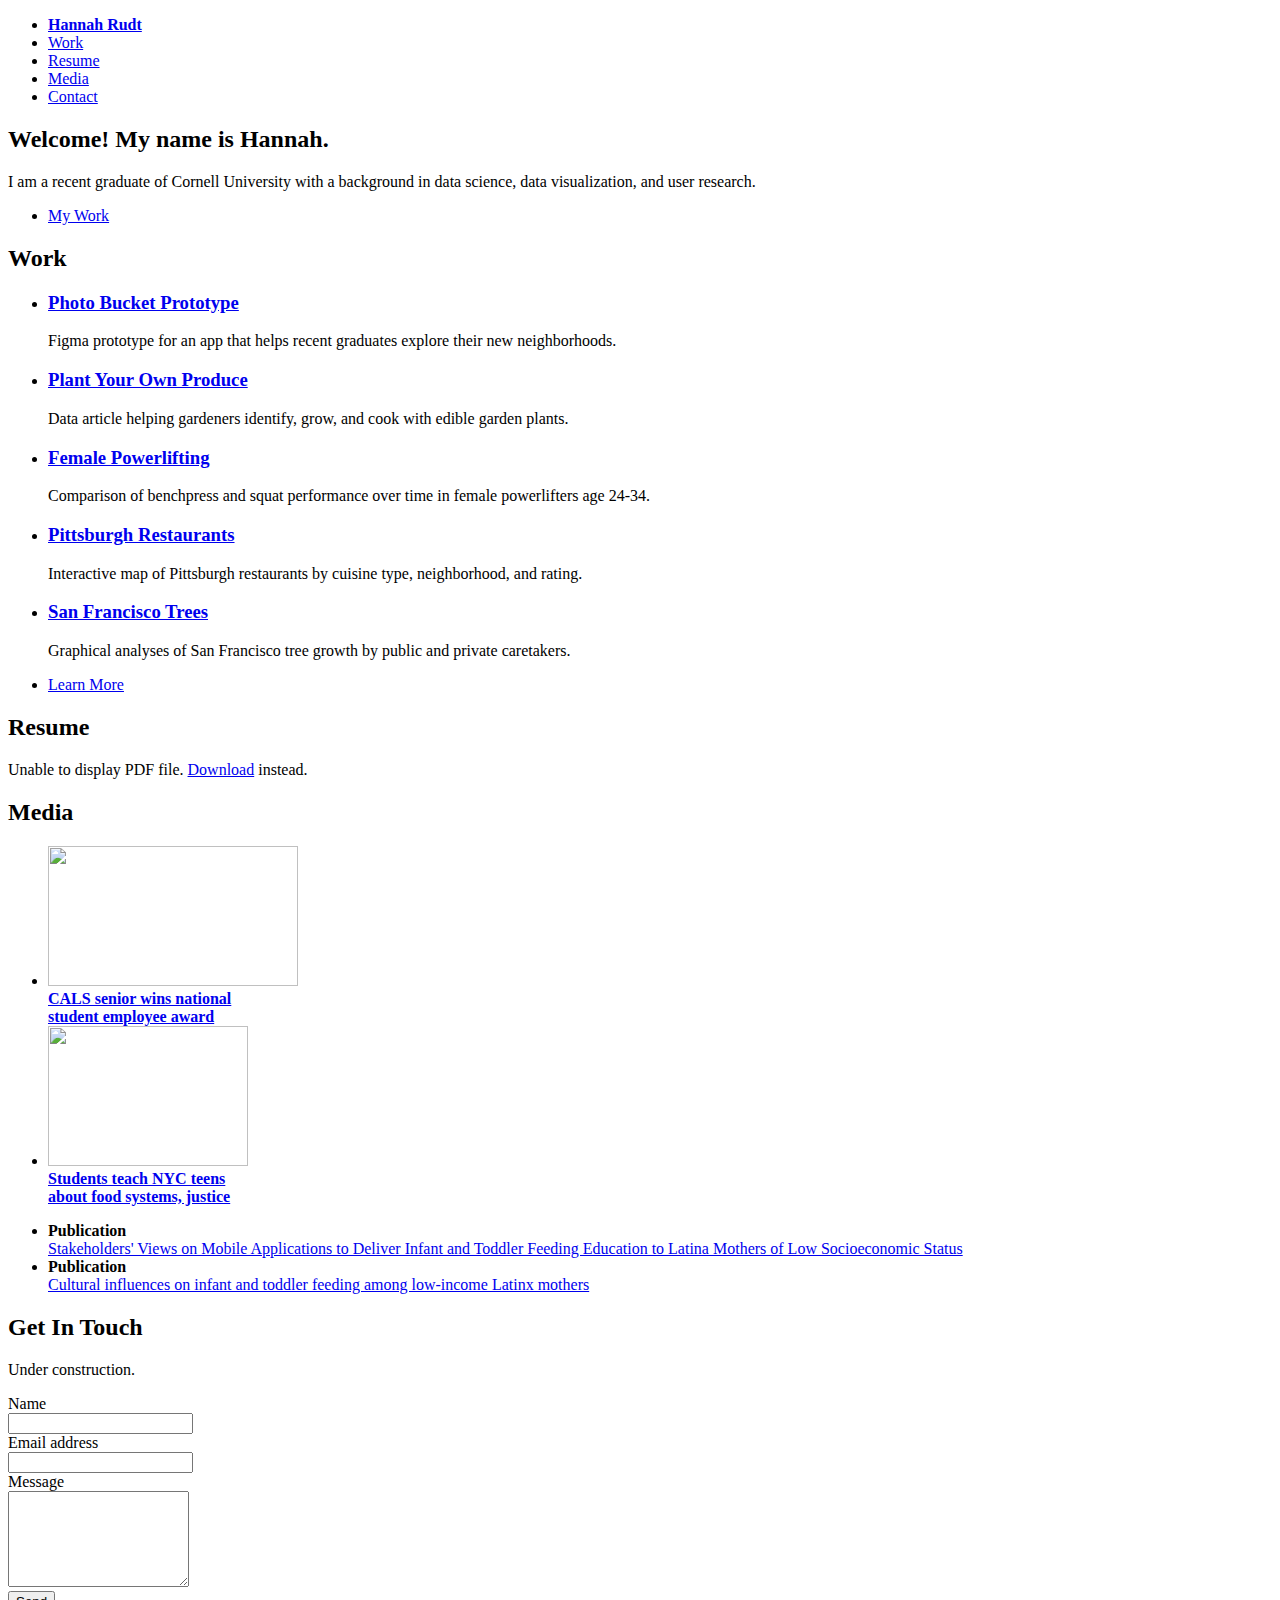
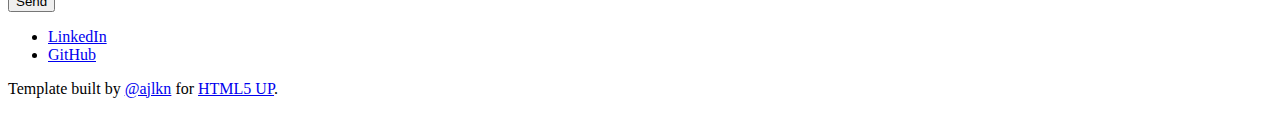
==== index.html @ 73e3d944 "test push index.html" ====
<!DOCTYPE HTML>
<!--
	Stellar by HTML5 UP
	html5up.net | @ajlkn
	Free for personal and commercial use under the CCA 3.0 license (html5up.net/license)
-->
<html>
	<head>
		<title>Hannah Rudt</title>
		<meta charset="utf-8" />
		<meta name="viewport" content="width=device-width, initial-scale=1, user-scalable=no" />
		<link rel="stylesheet" href="assets/css/main.css" />
		<noscript><link rel="stylesheet" href="assets/css/noscript.css" /></noscript>
		<form id="fcf-form-id" class="fcf-form-class" method="post" action="contact-form-process.php"></form>
	</head>
	<body class="is-preload">

		<!-- Wrapper -->
			<div id="wrapper">

				<!-- Header -->
					<!-- <header id="header" class="alt">
						<span class="logo"><img src="images/logo.svg" alt="" /></span>
						<h1>Stellar</h1>
						<p>Just another free, fully responsive site template<br />
						built by <a href="https://twitter.com/ajlkn">@ajlkn</a> for <a href="https://html5up.net">HTML5 UP</a>.</p>
					</header> -->

				<!-- Nav -->
					<nav id="nav">
						<!-- <p>Hannah Rudt</p> -->
						<ul>
							<!-- <li><b>Hannah Rudt</b></li> -->
							<li><a href="#intro" class="active"><b>Hannah Rudt</b></a></li>
							<li><a href="#first">Work</a></li>
							<li><a href="#second">Resume</a></li>
							<li><a href="#third">Media</a></li>
							<li><a href="#cta">Contact</a></li>
						</ul>
					</nav>

				<!-- Main -->
					<div id="main">

						<!-- Introduction -->
							<section id="intro" class="main">
								<div class="spotlight">
									<div class="content">
										<header class="major">
											<h2>Welcome! My name is Hannah.</h2>
										</header>
										<p>I am a recent graduate of Cornell University with a background in data science, data visualization, and user research.</p>
										<ul class="actions">
											<li><a href="#first" class="button">My Work</a></li>
										</ul>
									</div>
									<!-- <span class="image"><img src="images/01_headshot.jpg" alt="" /></span> -->
								</div>
							</section>

						<!-- First Section -->
							<section id="first" class="main special">
								<header class="major">
									<h2>Work</h2>
								</header>

								<ul class="features">
									<li>
										<a href="photobucket.html" class="icon solid major style1 fa-camera"></span> </a>
										<a href="photobucket.html"   class="icon solid style1 fa-external-link-alt" target="_blank"><h3>Photo Bucket Prototype</h3></a>
										<p>Figma prototype for an app that helps recent graduates explore their new neighborhoods.</p>
									</li>

									<li>
										<a href="plants.html" class="icon solid major style1 fa-carrot" target="_blank"></span> </a>
										<a href="plants.html" target="_blank"><h3>Plant Your Own Produce</h3></a>
										<p>Data article helping gardeners identify, grow, and cook with edible garden plants.</p>
									</li>

									<li>
										<a href="powerlifting.html" class="icon solid major style1 fa-dumbbell" target="_blank"></span> </a>
										<a href="powerlifting.html" target="_blank"><h3>Female Powerlifting</h3></a>
										<p>Comparison of benchpress and squat performance over time in female powerlifters age 24-34.</p>
									</li>
									
									<li>
										<a href="pittsburgh.html" class="icon solid major style1 fa-utensils" target="_blank"></span> </a>
										<a href="pittsburgh.html" target="_blank"><h3>Pittsburgh Restaurants</h3></a>
										<p>Interactive map of Pittsburgh restaurants by cuisine type, neighborhood, and rating.</p>
									</li>

									<li>
										<a href="trees.html" target="_blank" class="icon solid major style1 fa-tree"></a>
										<a href="trees.html" target="_blank"><h3>San Francisco Trees</h3></a>
										<p>Graphical analyses of San Francisco tree growth by public and private caretakers.</p>
									</li>
								</ul>

								
								
								<footer class="major">
									<ul class="actions special">
										<li><a href="generic.html" class="button">Learn More</a></li>
									</ul>
								</footer>
							</section>

						<!-- Second Section -->
							<section id="second" class="main special">
								<header class="major">
									<h2>Resume</h2>
									<object data="images/hannahrudt-resume.pdf" type="application/pdf" width="100%" height="500px">
										<p>Unable to display PDF file. <a href="/uploads/media/default/0001/01/540cb75550adf33f281f29132dddd14fded85bfc.pdf">Download</a> instead.</p>
									</object>
								</header>
								
								
								<!-- <ul class="statistics">
									<li class="style1">
										<span class="icon solid fa-code-branch"></span>
										<strong>5,120</strong> Etiam
									</li>
									<li class="style2">
										<span class="icon fa-folder-open"></span>
										<strong>8,192</strong> Magna
									</li>
									<li class="style3">
										<span class="icon solid fa-signal"></span>
										<strong>2,048</strong> Tempus
									</li>
									<li class="style4">
										<span class="icon solid fa-laptop"></span>
										<strong>4,096</strong> Aliquam
									</li>
									<li class="style5">
										<span class="icon fa-gem"></span>
										<strong>1,024</strong> Nullam
									</li>
								</ul>
								<p class="content">Nam elementum nisl et mi a commodo porttitor. Morbi sit amet nisl eu arcu faucibus hendrerit vel a risus. Nam a orci mi, elementum ac arcu sit amet, fermentum pellentesque et purus. Integer maximus varius lorem, sed convallis diam accumsan sed. Etiam porttitor placerat sapien, sed eleifend a enim pulvinar faucibus semper quis ut arcu. Ut non nisl a mollis est efficitur vestibulum. Integer eget purus nec nulla mattis et accumsan ut magna libero. Morbi auctor iaculis porttitor. Sed ut magna ac risus et hendrerit scelerisque. Praesent eleifend lacus in lectus aliquam porta. Cras eu ornare dui curabitur lacinia.</p>
								<footer class="major">
									<ul class="actions special">
										<li><a href="generic.html" class="button">Learn More</a></li>
									</ul>
								</footer> -->
							</section>

						<!-- Third Section -->
						<section id="third" class="main special">
							<header class="major">
								<h2>Media</h2>
								<!-- <p>Donec imperdiet consequat consequat. Suspendisse feugiat congue<br />
								posuere. Nulla massa urna, fermentum eget quam aliquet.</p> -->
							</header>
							<ul class="statistics">							
								<li class="style5">
									<!-- <span class="icon fa-folder-open"></span> -->
									<strong><a href="https://news.cornell.edu/stories/2023/05/cals-senior-wins-national-student-employee-award" target="_blank"><img src="images/nsey.jpg" height="140px" width="250px" class="image"> <br>CALS senior wins national <br>student employee award </a></strong> 
									
								</li>
								<li class="style5">
									<!-- <span class="icon solid fa-signal"></span> -->
									<strong><a href="https://news.cornell.edu/stories/2021/10/students-teach-nyc-teens-about-food-systems-justice" target="_blank"><img src="images/bgch3.jpg" height="140px" width="200px" class="image"> <br>Students teach NYC teens<br> about food systems, justice</a></strong> 
								</li>
							</ul>
							<ul class="statistics">
								<li class="style5">
									<!-- <span class="icon solid fa-laptop"></span> -->
									<strong>Publication</strong><br><a href="https://pubmed.ncbi.nlm.nih.gov/34444738/" target="_blank">Stakeholders' Views on Mobile Applications to Deliver Infant and Toddler Feeding Education to Latina Mothers of Low Socioeconomic Status</a>
								</li>
								<li class="style5">
									<!-- <span class="icon fa-gem"></span> -->
									<strong>Publication</strong><br><a href="https://onlinelibrary.wiley.com/doi/full/10.1111/mcn.13342" target="_blank">Cultural influences on infant and toddler feeding among low-income Latinx mothers</a>
								</li>
							</ul>
							
							<footer class="major">
								<!-- <ul class="actions special">
									<li><a href="generic.html" class="button">Learn More</a></li>
								</ul> -->
							</footer>
						</section>

						<!-- Get Started -->
							<section id="cta" class="main special">
								<header class="major">
									<h2>Get In Touch</h2>
									<p>Under construction.</p>
									
									<form id="fcf-form-id" class="fcf-form-class" method="post" action="contact-form-process.php">
										<label for="Name" class="fcf-label">Name</label>
										<div class="fcf-input-group">
											<input type="text" id="Name" name="Name" class="fcf-form-control" required>
										</div>
									<div class="fcf-form-group">
										<label for="Email" class="fcf-label">Email address</label>
										<div class="fcf-input-group">
											<input type="email" id="Email" name="Email" class="fcf-form-control" required>
										</div>
									<div class="fcf-form-group">
										<label for="Message" class="fcf-label">Message</label>
										<div class="fcf-input-group">
											<textarea id="Message" name="Message" class="fcf-form-control" rows="6" maxlength="3000" required></textarea>
										</div>
									</div>
									<div class="fcf-form-group">
										<button type="submit" id="fcf-button" class="fcf-btn fcf-btn-primary fcf-btn-lg fcf-btn-block button primary">Send</button>
									</div>
							</section>
					</div>

				<!-- Footer -->
					<footer id="footer">
						<section>
							<!-- <h2>Find me here.</h2> -->
							<!-- <p>Sed lorem ipsum dolor sit amet et nullam consequat feugiat consequat magna adipiscing tempus etiam dolore veroeros. eget dapibus mauris. Cras aliquet, nisl ut viverra sollicitudin, ligula erat egestas velit, vitae tincidunt odio.</p>
							<ul class="actions">
								<li><a href="generic.html" class="button">Learn More</a></li>
							</ul> -->
							<ul class="icons">
								<li><a href="https://www.linkedin.com/in/hannahrudt/" target="_blank" class="icon brands fa-linkedin alt"><span class="label">LinkedIn</span></a></li>
								<!-- <li><a href="#" class="icon brands fa-instagram alt"><span class="label">Instagram</span></a></li> -->
								<li><a href="https://github.com/hannah-rudt" target="_blank" class="icon brands fa-github alt"><span class="label">GitHub</span></a></li>
							</ul>
							
						</section>
						<!-- <section>
							<h2>Etiam feugiat</h2>
							<dl class="alt">
								<dt>Address</dt>
								<dd>1234 Somewhere Road &bull; Nashville, TN 00000 &bull; USA</dd>
								<dt>Phone</dt>
								<dd>(000) 000-0000 x 0000</dd>
								<dt>Email</dt>
								<dd><a href="#">information@untitled.tld</a></dd>
							</dl>
							<ul class="icons">
								<li><a href="#" class="icon brands fa-twitter alt"><span class="label">Twitter</span></a></li>
								<li><a href="#" class="icon brands fa-facebook-f alt"><span class="label">Facebook</span></a></li>
								<li><a href="#" class="icon brands fa-instagram alt"><span class="label">Instagram</span></a></li>
								<li><a href="#" class="icon brands fa-github alt"><span class="label">GitHub</span></a></li>
								<li><a href="#" class="icon brands fa-dribbble alt"><span class="label">Dribbble</span></a></li>
							</ul>
						</section> -->
						<!-- <p class="copyright">&copy; Untitled. Design: <a href="https://html5up.net">HTML5 UP</a>.</p> -->
						<!-- <p class="copyright"><a href="https://www.linkedin.com/in/hannahrudt/" target="_blank">LinkedIn</a></p> -->
						<p class="copyright">Template built by <a href="https://twitter.com/ajlkn" target="_blank">@ajlkn</a> for <a href="https://html5up.net" target="_blank">HTML5 UP</a></a>.</p>
					</footer>

			</div>

		<!-- Scripts -->
			<script src="assets/js/jquery.min.js"></script>
			<script src="assets/js/jquery.scrollex.min.js"></script>
			<script src="assets/js/jquery.scrolly.min.js"></script>
			<script src="assets/js/browser.min.js"></script>
			<script src="assets/js/breakpoints.min.js"></script>
			<script src="assets/js/util.js"></script>
			<script src="assets/js/main.js"></script>

	</body>
</html>
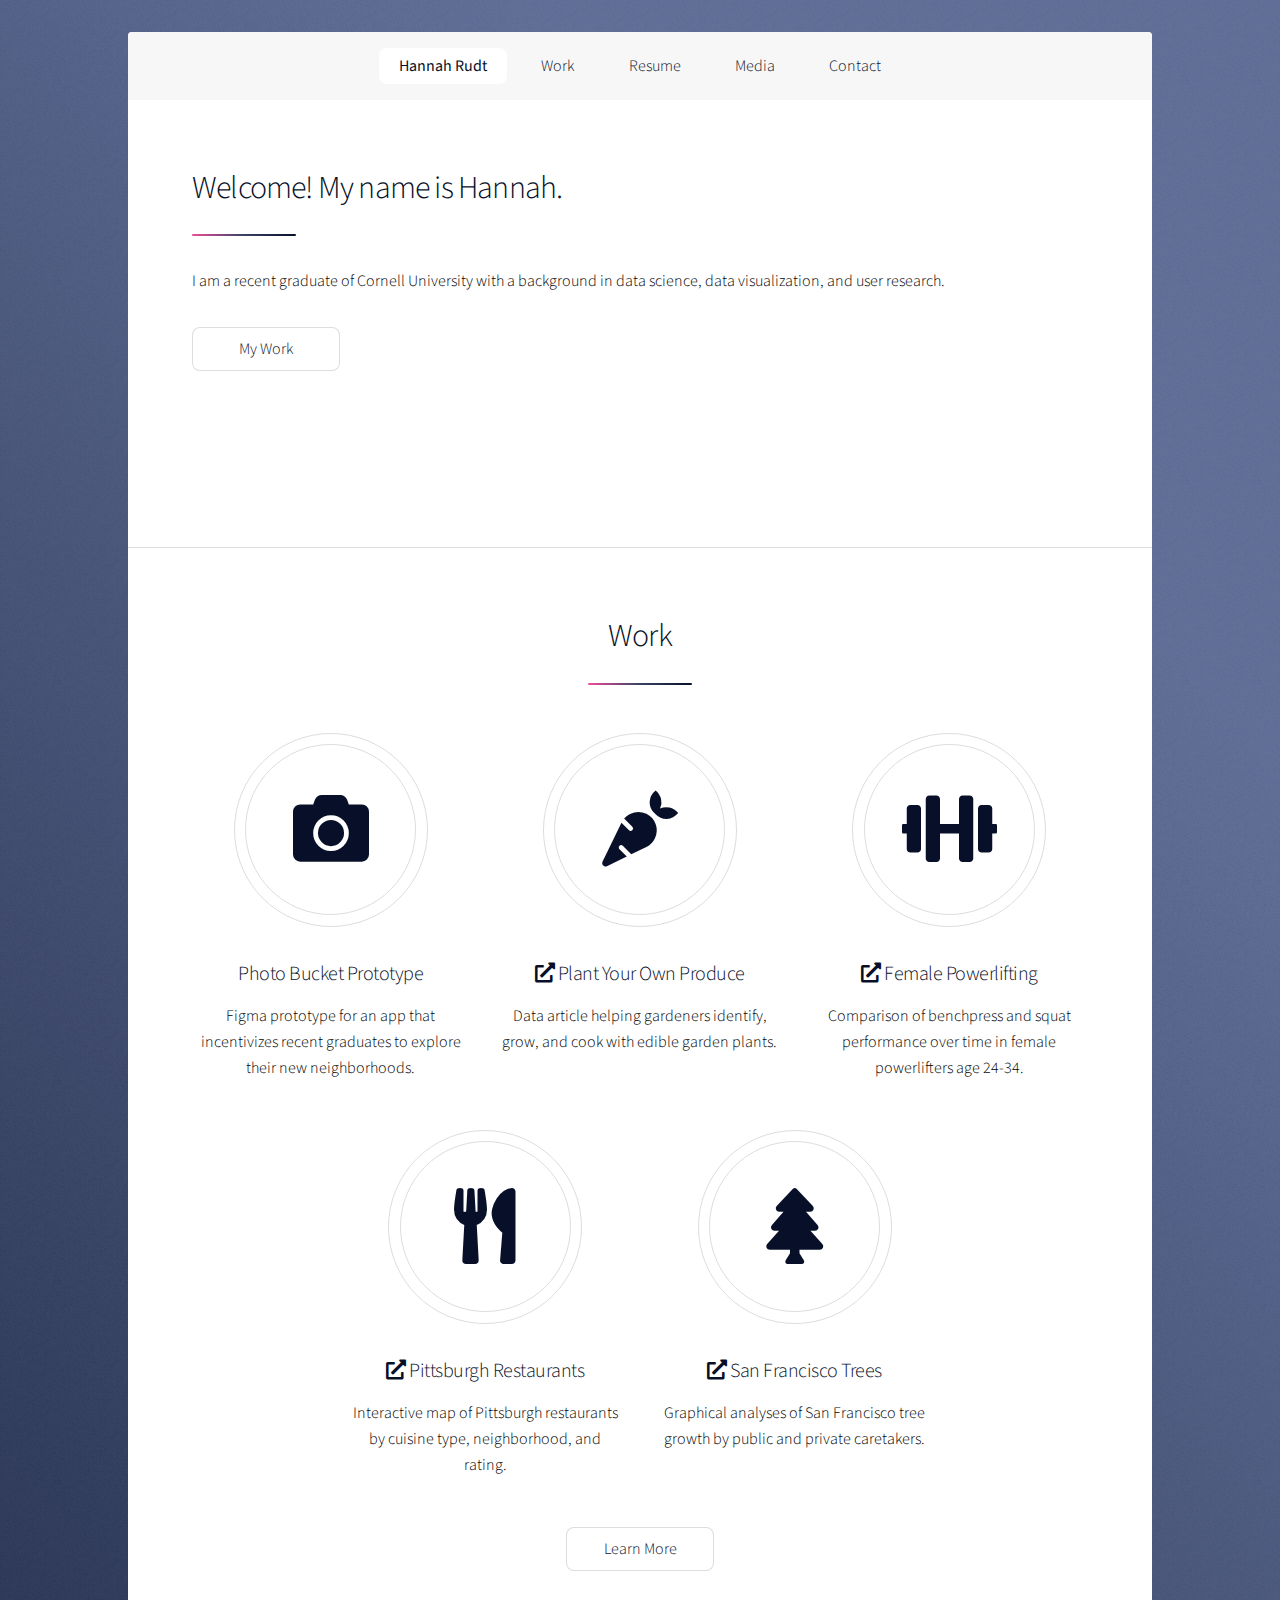
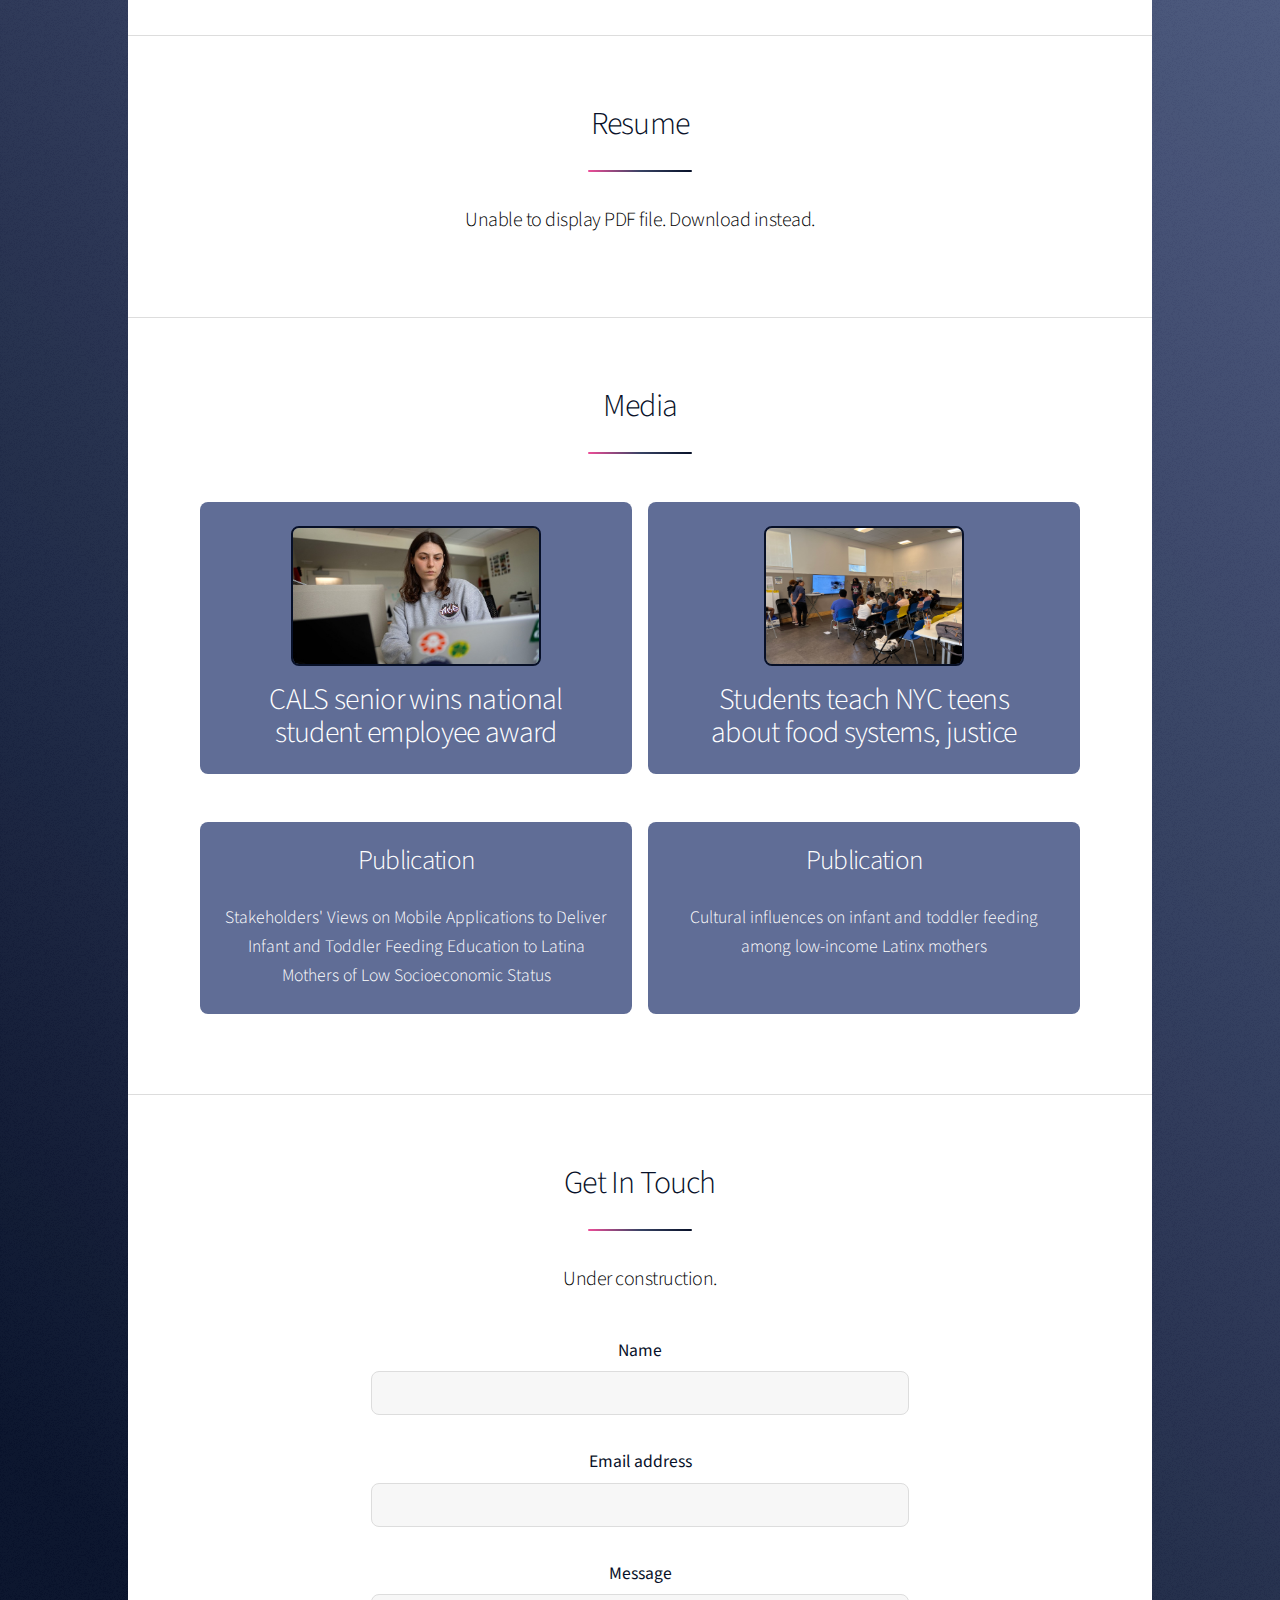
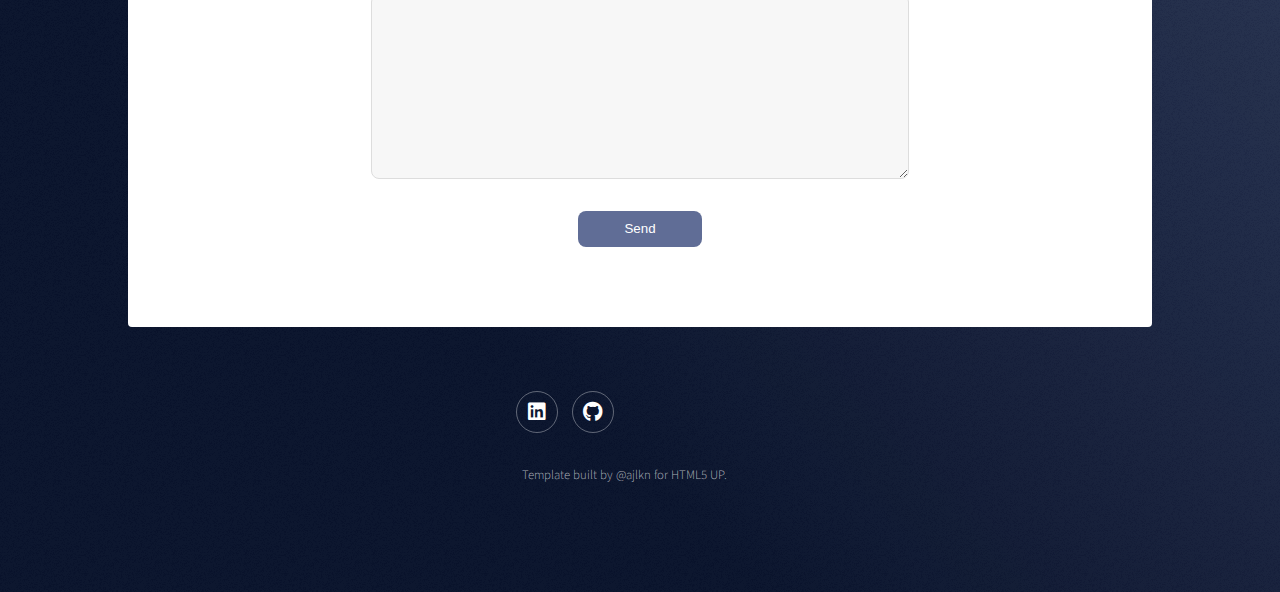
==== commit 4fa8f026: "photobucket and link icons" ====
--- a/index.html
+++ b/index.html
@@ -66,32 +66,33 @@
 
 								<ul class="features">
 									<li>
-										<a href="photobucket.html" class="icon solid major style1 fa-camera"></span> </a>
-										<a href="photobucket.html"   class="icon solid style1 fa-external-link-alt" target="_blank"><h3>Photo Bucket Prototype</h3></a>
-										<p>Figma prototype for an app that helps recent graduates explore their new neighborhoods.</p>
-									</li>
-
-									<li>
-										<a href="plants.html" class="icon solid major style1 fa-carrot" target="_blank"></span> </a>
-										<a href="plants.html" target="_blank"><h3>Plant Your Own Produce</h3></a>
+										<a href="photobucket.html" class="icon solid major style1 fa-camera"></span> </a> <br>
+										<!-- <a href="photobucket.html" target="_blank" class="icon solid style1 fa-external-link-alt"><h3>Photo Bucket Prototype</h3></a> -->
+										<h3><a href="photobucket.html"> Photo Bucket Prototype</a></h3>
+										<p>Figma prototype for an app that incentivizes recent graduates to explore their new neighborhoods.</p>
+									</li>
+
+									<li>
+										<a href="plants.html" class="icon solid major style1 fa-carrot" target="_blank"> </span> </a> <br>
+										<h3><a href="plants.html" target="_blank" class="icon solid style1 fa-external-link-alt"> Plant Your Own Produce</a></h3>
 										<p>Data article helping gardeners identify, grow, and cook with edible garden plants.</p>
 									</li>
 
 									<li>
-										<a href="powerlifting.html" class="icon solid major style1 fa-dumbbell" target="_blank"></span> </a>
-										<a href="powerlifting.html" target="_blank"><h3>Female Powerlifting</h3></a>
+										<a href="powerlifting.html" class="icon solid major style1 fa-dumbbell" target="_blank"></span> </a> <br>
+										<h3><a href="powerlifting.html" target="_blank" class="icon solid style1 fa-external-link-alt"> Female Powerlifting</a></h3>
 										<p>Comparison of benchpress and squat performance over time in female powerlifters age 24-34.</p>
 									</li>
 									
 									<li>
-										<a href="pittsburgh.html" class="icon solid major style1 fa-utensils" target="_blank"></span> </a>
-										<a href="pittsburgh.html" target="_blank"><h3>Pittsburgh Restaurants</h3></a>
+										<a href="pittsburgh.html" class="icon solid major style1 fa-utensils" target="_blank"></span> </a> <br>
+										<h3><a href="pittsburgh.html" target="_blank" class="icon solid style1 fa-external-link-alt"> Pittsburgh Restaurants</a></h3>
 										<p>Interactive map of Pittsburgh restaurants by cuisine type, neighborhood, and rating.</p>
 									</li>
 
 									<li>
-										<a href="trees.html" target="_blank" class="icon solid major style1 fa-tree"></a>
-										<a href="trees.html" target="_blank"><h3>San Francisco Trees</h3></a>
+										<a href="trees.html" target="_blank" class="icon solid major style1 fa-tree"></a> <br>
+										<h3><a href="trees.html" target="_blank" class="icon solid style1 fa-external-link-alt"> San Francisco Trees</a></h3>
 										<p>Graphical analyses of San Francisco tree growth by public and private caretakers.</p>
 									</li>
 								</ul>
--- a/assets/css/main.css
+++ b/assets/css/main.css
@@ -0,0 +1,3840 @@
+@import url(fontawesome-all.min.css);
+@import 'https://fonts.googleapis.com/css?family=Source+Sans+Pro:300,400';
+
+/*
+	Stellar by HTML5 UP
+	html5up.net | @ajlkn
+	Free for personal and commercial use under the CCA 3.0 license (html5up.net/license)
+*/
+
+html, body, div, span, applet, object,
+iframe, h1, h2, h3, h4, h5, h6, p, blockquote,
+pre, a, abbr, acronym, address, big, cite,
+code, del, dfn, em, img, ins, kbd, q, s, samp,
+small, strike, strong, sub, sup, tt, var, b,
+u, i, center, dl, dt, dd, ol, ul, li, fieldset,
+form, label, legend, table, caption, tbody,
+tfoot, thead, tr, th, td, article, aside,
+canvas, details, embed, figure, figcaption,
+footer, header, hgroup, menu, nav, output, ruby,
+section, summary, time, mark, audio, video {
+	margin: 0;
+	padding: 0;
+	border: 0;
+	font-size: 100%;
+	font: inherit;
+	vertical-align: baseline;}
+
+article, aside, details, figcaption, figure,
+footer, header, hgroup, menu, nav, section {
+	display: block;}
+
+body {
+	line-height: 1;
+}
+
+ol, ul {
+	list-style: none;
+}
+
+blockquote, q {
+	quotes: none;
+}
+
+	blockquote:before, blockquote:after, q:before, q:after {
+		content: '';
+		content: none;
+	}
+
+table {
+	border-collapse: collapse;
+	border-spacing: 0;
+}
+
+body {
+	-webkit-text-size-adjust: none;
+}
+
+mark {
+	background-color: transparent;
+	color: inherit;
+}
+
+input::-moz-focus-inner {
+	border: 0;
+	padding: 0;
+}
+
+input, select, textarea {
+	-moz-appearance: none;
+	-webkit-appearance: none;
+	-ms-appearance: none;
+	appearance: none;
+}
+
+/* Basic */
+
+	@-ms-viewport {
+		width: device-width;
+	}
+
+	body {
+		-ms-overflow-style: scrollbar;
+	}
+
+	@media screen and (max-width: 480px) {
+
+		html, body {
+			min-width: 320px;
+		}
+
+	}
+
+	html {
+		box-sizing: border-box;
+		scroll-behavior: smooth;
+	}
+
+	*, *:before, *:after {
+		box-sizing: inherit;
+	}
+
+	body {
+		background-color: #606d96;
+		background-image: url("images/overlay.png"), -moz-linear-gradient(45deg, #071028 15%, #606d96 85%);
+		background-image: url("images/overlay.png"), -webkit-linear-gradient(45deg, #071028 15%, #606d96 85%);
+		background-image: url("images/overlay.png"), -ms-linear-gradient(45deg, #071028 15%, #606d96 85%);
+		background-image: url("images/overlay.png"), linear-gradient(45deg, #071028 15%, #606d96 85%);
+	}
+
+		body.is-preload *, body.is-preload *:before, body.is-preload *:after {
+			-moz-animation: none !important;
+			-webkit-animation: none !important;
+			-ms-animation: none !important;
+			animation: none !important;
+			-moz-transition: none !important;
+			-webkit-transition: none !important;
+			-ms-transition: none !important;
+			transition: none !important;
+		}
+
+/* Type */
+
+	body {
+		/* background-color: #935d8c; */
+		background-color: #606d96;
+		color: rgba(255, 255, 255, 0.65);
+	}
+
+	body, input, select, textarea {
+		font-family: "Source Sans Pro", Helvetica, sans-serif;
+		font-size: 17pt;
+		font-weight: 300;
+		line-height: 1.65;
+	}
+
+		@media screen and (max-width: 1680px) {
+
+			body, input, select, textarea {
+				font-size: 14pt;
+			}
+
+		}
+
+		@media screen and (max-width: 1280px) {
+
+			body, input, select, textarea {
+				font-size: 12pt;
+			}
+
+		}
+
+		@media screen and (max-width: 360px) {
+
+			body, input, select, textarea {
+				font-size: 11pt;
+			}
+
+		}
+
+	a {
+		-moz-transition: color 0.2s ease, border-bottom 0.2s ease;
+		-webkit-transition: color 0.2s ease, border-bottom 0.2s ease;
+		-ms-transition: color 0.2s ease, border-bottom 0.2s ease;
+		transition: color 0.2s ease, border-bottom 0.2s ease;
+		text-decoration: none;
+		/* border-bottom: dotted 1px; */
+		color: inherit;
+	}
+
+		a:hover {
+			border-bottom-color: transparent;
+			font-weight: 400;
+		}
+
+	strong, b {
+		font-weight: 400;
+	}
+
+	em, i {
+		font-style: italic;
+	}
+
+	p {
+		margin: 0 0 2em 0;
+	}
+
+		p.content {
+			-moz-columns: 20em 2;
+			-webkit-columns: 20em 2;
+			-ms-columns: 20em 2;
+			columns: 20em 2;
+			-moz-column-gap: 2em;
+			-webkit-column-gap: 2em;
+			-ms-column-gap: 2em;
+			column-gap: 2em;
+			text-align: justify;
+		}
+
+	h1, h2, h3, h4, h5, h6 {
+		font-weight: 300;
+		line-height: 1.5;
+		margin: 0 0 0.7em 0;
+		letter-spacing: -0.025em;
+	}
+
+		h1 a, h2 a, h3 a, h4 a, h5 a, h6 a {
+			color: inherit;
+			text-decoration: none;
+		}
+
+	h1 {
+		font-size: 2.5em;
+		line-height: 1.2;
+	}
+
+	h2 {
+		font-size: 1.5em;
+	}
+
+	h3 {
+		font-size: 1.25em;
+	}
+
+	h4 {
+		font-size: 1.1em;
+	}
+
+	h5 {
+		font-size: 0.9em;
+	}
+
+	h6 {
+		font-size: 0.7em;
+	}
+
+	@media screen and (max-width: 736px) {
+
+		h1 {
+			font-size: 2em;
+		}
+
+	}
+
+	sub {
+		font-size: 0.8em;
+		position: relative;
+		top: 0.5em;
+	}
+
+	sup {
+		font-size: 0.8em;
+		position: relative;
+		top: -0.5em;
+	}
+
+	blockquote {
+		border-left: solid 4px;
+		font-style: italic;
+		margin: 0 0 2em 0;
+		padding: 0.5em 0 0.5em 2em;
+	}
+
+	code {
+		border-radius: 8px;
+		border: solid 1px;
+		font-family: "Courier New", monospace;
+		font-size: 0.9em;
+		margin: 0 0.25em;
+		padding: 0.25em 0.65em;
+	}
+
+	pre {
+		-webkit-overflow-scrolling: touch;
+		font-family: "Courier New", monospace;
+		font-size: 0.9em;
+		margin: 0 0 2em 0;
+	}
+
+		pre code {
+			display: block;
+			line-height: 1.75;
+			padding: 1em 1.5em;
+			overflow-x: auto;
+		}
+
+	hr {
+		border: 0;
+		border-bottom: solid 1px;
+		margin: 2em 0;
+	}
+
+		hr.major {
+			margin: 3em 0;
+		}
+
+	.align-left {
+		text-align: left;
+	}
+
+	.align-center {
+		text-align: center;
+	}
+
+	.align-right {
+		text-align: right;
+	}
+
+	input, select, textarea {
+		color: #ffffff;
+	}
+
+	a:hover {
+		color: #ffffff;
+	}
+
+	strong, b {
+		color: #ffffff;
+	}
+
+	h1, h2, h3, h4, h5, h6 {
+		color: #ffffff;
+	}
+
+	blockquote {
+		border-left-color: rgba(255, 255, 255, 0.35);
+	}
+
+	code {
+		background: rgba(255, 255, 255, 0.075);
+		border-color: rgba(255, 255, 255, 0.35);
+	}
+
+	hr {
+		border-bottom-color: rgba(255, 255, 255, 0.35);
+	}
+
+/* Row */
+
+	.row {
+		display: flex;
+		flex-wrap: wrap;
+		box-sizing: border-box;
+		align-items: stretch;
+	}
+
+		.row > * {
+			box-sizing: border-box;
+		}
+
+		.row.gtr-uniform > * > :last-child {
+			margin-bottom: 0;
+		}
+
+		.row.aln-left {
+			justify-content: flex-start;
+		}
+
+		.row.aln-center {
+			justify-content: center;
+		}
+
+		.row.aln-right {
+			justify-content: flex-end;
+		}
+
+		.row.aln-top {
+			align-items: flex-start;
+		}
+
+		.row.aln-middle {
+			align-items: center;
+		}
+
+		.row.aln-bottom {
+			align-items: flex-end;
+		}
+
+		.row > .imp {
+			order: -1;
+		}
+
+		.row > .col-1 {
+			width: 8.33333%;
+		}
+
+		.row > .off-1 {
+			margin-left: 8.33333%;
+		}
+
+		.row > .col-2 {
+			width: 16.66667%;
+		}
+
+		.row > .off-2 {
+			margin-left: 16.66667%;
+		}
+
+		.row > .col-3 {
+			width: 25%;
+		}
+
+		.row > .off-3 {
+			margin-left: 25%;
+		}
+
+		.row > .col-4 {
+			width: 33.33333%;
+		}
+
+		.row > .off-4 {
+			margin-left: 33.33333%;
+		}
+
+		.row > .col-5 {
+			width: 41.66667%;
+		}
+
+		.row > .off-5 {
+			margin-left: 41.66667%;
+		}
+
+		.row > .col-6 {
+			width: 50%;
+		}
+
+		.row > .off-6 {
+			margin-left: 50%;
+		}
+
+		.row > .col-7 {
+			width: 58.33333%;
+		}
+
+		.row > .off-7 {
+			margin-left: 58.33333%;
+		}
+
+		.row > .col-8 {
+			width: 66.66667%;
+		}
+
+		.row > .off-8 {
+			margin-left: 66.66667%;
+		}
+
+		.row > .col-9 {
+			width: 75%;
+		}
+
+		.row > .off-9 {
+			margin-left: 75%;
+		}
+
+		.row > .col-10 {
+			width: 83.33333%;
+		}
+
+		.row > .off-10 {
+			margin-left: 83.33333%;
+		}
+
+		.row > .col-11 {
+			width: 91.66667%;
+		}
+
+		.row > .off-11 {
+			margin-left: 91.66667%;
+		}
+
+		.row > .col-12 {
+			width: 100%;
+		}
+
+		.row > .off-12 {
+			margin-left: 100%;
+		}
+
+		.row.gtr-0 {
+			margin-top: 0;
+			margin-left: 0em;
+		}
+
+			.row.gtr-0 > * {
+				padding: 0 0 0 0em;
+			}
+
+			.row.gtr-0.gtr-uniform {
+				margin-top: 0em;
+			}
+
+				.row.gtr-0.gtr-uniform > * {
+					padding-top: 0em;
+				}
+
+		.row.gtr-25 {
+			margin-top: 0;
+			margin-left: -0.375em;
+		}
+
+			.row.gtr-25 > * {
+				padding: 0 0 0 0.375em;
+			}
+
+			.row.gtr-25.gtr-uniform {
+				margin-top: -0.375em;
+			}
+
+				.row.gtr-25.gtr-uniform > * {
+					padding-top: 0.375em;
+				}
+
+		.row.gtr-50 {
+			margin-top: 0;
+			margin-left: -0.75em;
+		}
+
+			.row.gtr-50 > * {
+				padding: 0 0 0 0.75em;
+			}
+
+			.row.gtr-50.gtr-uniform {
+				margin-top: -0.75em;
+			}
+
+				.row.gtr-50.gtr-uniform > * {
+					padding-top: 0.75em;
+				}
+
+		.row {
+			margin-top: 0;
+			margin-left: -1.5em;
+		}
+
+			.row > * {
+				padding: 0 0 0 1.5em;
+			}
+
+			.row.gtr-uniform {
+				margin-top: -1.5em;
+			}
+
+				.row.gtr-uniform > * {
+					padding-top: 1.5em;
+				}
+
+		.row.gtr-150 {
+			margin-top: 0;
+			margin-left: -2.25em;
+		}
+
+			.row.gtr-150 > * {
+				padding: 0 0 0 2.25em;
+			}
+
+			.row.gtr-150.gtr-uniform {
+				margin-top: -2.25em;
+			}
+
+				.row.gtr-150.gtr-uniform > * {
+					padding-top: 2.25em;
+				}
+
+		.row.gtr-200 {
+			margin-top: 0;
+			margin-left: -3em;
+		}
+
+			.row.gtr-200 > * {
+				padding: 0 0 0 3em;
+			}
+
+			.row.gtr-200.gtr-uniform {
+				margin-top: -3em;
+			}
+
+				.row.gtr-200.gtr-uniform > * {
+					padding-top: 3em;
+				}
+
+		@media screen and (max-width: 1680px) {
+
+			.row {
+				display: flex;
+				flex-wrap: wrap;
+				box-sizing: border-box;
+				align-items: stretch;
+			}
+
+				.row > * {
+					box-sizing: border-box;
+				}
+
+				.row.gtr-uniform > * > :last-child {
+					margin-bottom: 0;
+				}
+
+				.row.aln-left {
+					justify-content: flex-start;
+				}
+
+				.row.aln-center {
+					justify-content: center;
+				}
+
+				.row.aln-right {
+					justify-content: flex-end;
+				}
+
+				.row.aln-top {
+					align-items: flex-start;
+				}
+
+				.row.aln-middle {
+					align-items: center;
+				}
+
+				.row.aln-bottom {
+					align-items: flex-end;
+				}
+
+				.row > .imp-xlarge {
+					order: -1;
+				}
+
+				.row > .col-1-xlarge {
+					width: 8.33333%;
+				}
+
+				.row > .off-1-xlarge {
+					margin-left: 8.33333%;
+				}
+
+				.row > .col-2-xlarge {
+					width: 16.66667%;
+				}
+
+				.row > .off-2-xlarge {
+					margin-left: 16.66667%;
+				}
+
+				.row > .col-3-xlarge {
+					width: 25%;
+				}
+
+				.row > .off-3-xlarge {
+					margin-left: 25%;
+				}
+
+				.row > .col-4-xlarge {
+					width: 33.33333%;
+				}
+
+				.row > .off-4-xlarge {
+					margin-left: 33.33333%;
+				}
+
+				.row > .col-5-xlarge {
+					width: 41.66667%;
+				}
+
+				.row > .off-5-xlarge {
+					margin-left: 41.66667%;
+				}
+
+				.row > .col-6-xlarge {
+					width: 50%;
+				}
+
+				.row > .off-6-xlarge {
+					margin-left: 50%;
+				}
+
+				.row > .col-7-xlarge {
+					width: 58.33333%;
+				}
+
+				.row > .off-7-xlarge {
+					margin-left: 58.33333%;
+				}
+
+				.row > .col-8-xlarge {
+					width: 66.66667%;
+				}
+
+				.row > .off-8-xlarge {
+					margin-left: 66.66667%;
+				}
+
+				.row > .col-9-xlarge {
+					width: 75%;
+				}
+
+				.row > .off-9-xlarge {
+					margin-left: 75%;
+				}
+
+				.row > .col-10-xlarge {
+					width: 83.33333%;
+				}
+
+				.row > .off-10-xlarge {
+					margin-left: 83.33333%;
+				}
+
+				.row > .col-11-xlarge {
+					width: 91.66667%;
+				}
+
+				.row > .off-11-xlarge {
+					margin-left: 91.66667%;
+				}
+
+				.row > .col-12-xlarge {
+					width: 100%;
+				}
+
+				.row > .off-12-xlarge {
+					margin-left: 100%;
+				}
+
+				.row.gtr-0 {
+					margin-top: 0;
+					margin-left: 0em;
+				}
+
+					.row.gtr-0 > * {
+						padding: 0 0 0 0em;
+					}
+
+					.row.gtr-0.gtr-uniform {
+						margin-top: 0em;
+					}
+
+						.row.gtr-0.gtr-uniform > * {
+							padding-top: 0em;
+						}
+
+				.row.gtr-25 {
+					margin-top: 0;
+					margin-left: -0.375em;
+				}
+
+					.row.gtr-25 > * {
+						padding: 0 0 0 0.375em;
+					}
+
+					.row.gtr-25.gtr-uniform {
+						margin-top: -0.375em;
+					}
+
+						.row.gtr-25.gtr-uniform > * {
+							padding-top: 0.375em;
+						}
+
+				.row.gtr-50 {
+					margin-top: 0;
+					margin-left: -0.75em;
+				}
+
+					.row.gtr-50 > * {
+						padding: 0 0 0 0.75em;
+					}
+
+					.row.gtr-50.gtr-uniform {
+						margin-top: -0.75em;
+					}
+
+						.row.gtr-50.gtr-uniform > * {
+							padding-top: 0.75em;
+						}
+
+				.row {
+					margin-top: 0;
+					margin-left: -1.5em;
+				}
+
+					.row > * {
+						padding: 0 0 0 1.5em;
+					}
+
+					.row.gtr-uniform {
+						margin-top: -1.5em;
+					}
+
+						.row.gtr-uniform > * {
+							padding-top: 1.5em;
+						}
+
+				.row.gtr-150 {
+					margin-top: 0;
+					margin-left: -2.25em;
+				}
+
+					.row.gtr-150 > * {
+						padding: 0 0 0 2.25em;
+					}
+
+					.row.gtr-150.gtr-uniform {
+						margin-top: -2.25em;
+					}
+
+						.row.gtr-150.gtr-uniform > * {
+							padding-top: 2.25em;
+						}
+
+				.row.gtr-200 {
+					margin-top: 0;
+					margin-left: -3em;
+				}
+
+					.row.gtr-200 > * {
+						padding: 0 0 0 3em;
+					}
+
+					.row.gtr-200.gtr-uniform {
+						margin-top: -3em;
+					}
+
+						.row.gtr-200.gtr-uniform > * {
+							padding-top: 3em;
+						}
+
+		}
+
+		@media screen and (max-width: 1280px) {
+
+			.row {
+				display: flex;
+				flex-wrap: wrap;
+				box-sizing: border-box;
+				align-items: stretch;
+			}
+
+				.row > * {
+					box-sizing: border-box;
+				}
+
+				.row.gtr-uniform > * > :last-child {
+					margin-bottom: 0;
+				}
+
+				.row.aln-left {
+					justify-content: flex-start;
+				}
+
+				.row.aln-center {
+					justify-content: center;
+				}
+
+				.row.aln-right {
+					justify-content: flex-end;
+				}
+
+				.row.aln-top {
+					align-items: flex-start;
+				}
+
+				.row.aln-middle {
+					align-items: center;
+				}
+
+				.row.aln-bottom {
+					align-items: flex-end;
+				}
+
+				.row > .imp-large {
+					order: -1;
+				}
+
+				.row > .col-1-large {
+					width: 8.33333%;
+				}
+
+				.row > .off-1-large {
+					margin-left: 8.33333%;
+				}
+
+				.row > .col-2-large {
+					width: 16.66667%;
+				}
+
+				.row > .off-2-large {
+					margin-left: 16.66667%;
+				}
+
+				.row > .col-3-large {
+					width: 25%;
+				}
+
+				.row > .off-3-large {
+					margin-left: 25%;
+				}
+
+				.row > .col-4-large {
+					width: 33.33333%;
+				}
+
+				.row > .off-4-large {
+					margin-left: 33.33333%;
+				}
+
+				.row > .col-5-large {
+					width: 41.66667%;
+				}
+
+				.row > .off-5-large {
+					margin-left: 41.66667%;
+				}
+
+				.row > .col-6-large {
+					width: 50%;
+				}
+
+				.row > .off-6-large {
+					margin-left: 50%;
+				}
+
+				.row > .col-7-large {
+					width: 58.33333%;
+				}
+
+				.row > .off-7-large {
+					margin-left: 58.33333%;
+				}
+
+				.row > .col-8-large {
+					width: 66.66667%;
+				}
+
+				.row > .off-8-large {
+					margin-left: 66.66667%;
+				}
+
+				.row > .col-9-large {
+					width: 75%;
+				}
+
+				.row > .off-9-large {
+					margin-left: 75%;
+				}
+
+				.row > .col-10-large {
+					width: 83.33333%;
+				}
+
+				.row > .off-10-large {
+					margin-left: 83.33333%;
+				}
+
+				.row > .col-11-large {
+					width: 91.66667%;
+				}
+
+				.row > .off-11-large {
+					margin-left: 91.66667%;
+				}
+
+				.row > .col-12-large {
+					width: 100%;
+				}
+
+				.row > .off-12-large {
+					margin-left: 100%;
+				}
+
+				.row.gtr-0 {
+					margin-top: 0;
+					margin-left: 0em;
+				}
+
+					.row.gtr-0 > * {
+						padding: 0 0 0 0em;
+					}
+
+					.row.gtr-0.gtr-uniform {
+						margin-top: 0em;
+					}
+
+						.row.gtr-0.gtr-uniform > * {
+							padding-top: 0em;
+						}
+
+				.row.gtr-25 {
+					margin-top: 0;
+					margin-left: -0.375em;
+				}
+
+					.row.gtr-25 > * {
+						padding: 0 0 0 0.375em;
+					}
+
+					.row.gtr-25.gtr-uniform {
+						margin-top: -0.375em;
+					}
+
+						.row.gtr-25.gtr-uniform > * {
+							padding-top: 0.375em;
+						}
+
+				.row.gtr-50 {
+					margin-top: 0;
+					margin-left: -0.75em;
+				}
+
+					.row.gtr-50 > * {
+						padding: 0 0 0 0.75em;
+					}
+
+					.row.gtr-50.gtr-uniform {
+						margin-top: -0.75em;
+					}
+
+						.row.gtr-50.gtr-uniform > * {
+							padding-top: 0.75em;
+						}
+
+				.row {
+					margin-top: 0;
+					margin-left: -1.5em;
+				}
+
+					.row > * {
+						padding: 0 0 0 1.5em;
+					}
+
+					.row.gtr-uniform {
+						margin-top: -1.5em;
+					}
+
+						.row.gtr-uniform > * {
+							padding-top: 1.5em;
+						}
+
+				.row.gtr-150 {
+					margin-top: 0;
+					margin-left: -2.25em;
+				}
+
+					.row.gtr-150 > * {
+						padding: 0 0 0 2.25em;
+					}
+
+					.row.gtr-150.gtr-uniform {
+						margin-top: -2.25em;
+					}
+
+						.row.gtr-150.gtr-uniform > * {
+							padding-top: 2.25em;
+						}
+
+				.row.gtr-200 {
+					margin-top: 0;
+					margin-left: -3em;
+				}
+
+					.row.gtr-200 > * {
+						padding: 0 0 0 3em;
+					}
+
+					.row.gtr-200.gtr-uniform {
+						margin-top: -3em;
+					}
+
+						.row.gtr-200.gtr-uniform > * {
+							padding-top: 3em;
+						}
+
+		}
+
+		@media screen and (max-width: 980px) {
+
+			.row {
+				display: flex;
+				flex-wrap: wrap;
+				box-sizing: border-box;
+				align-items: stretch;
+			}
+
+				.row > * {
+					box-sizing: border-box;
+				}
+
+				.row.gtr-uniform > * > :last-child {
+					margin-bottom: 0;
+				}
+
+				.row.aln-left {
+					justify-content: flex-start;
+				}
+
+				.row.aln-center {
+					justify-content: center;
+				}
+
+				.row.aln-right {
+					justify-content: flex-end;
+				}
+
+				.row.aln-top {
+					align-items: flex-start;
+				}
+
+				.row.aln-middle {
+					align-items: center;
+				}
+
+				.row.aln-bottom {
+					align-items: flex-end;
+				}
+
+				.row > .imp-medium {
+					order: -1;
+				}
+
+				.row > .col-1-medium {
+					width: 8.33333%;
+				}
+
+				.row > .off-1-medium {
+					margin-left: 8.33333%;
+				}
+
+				.row > .col-2-medium {
+					width: 16.66667%;
+				}
+
+				.row > .off-2-medium {
+					margin-left: 16.66667%;
+				}
+
+				.row > .col-3-medium {
+					width: 25%;
+				}
+
+				.row > .off-3-medium {
+					margin-left: 25%;
+				}
+
+				.row > .col-4-medium {
+					width: 33.33333%;
+				}
+
+				.row > .off-4-medium {
+					margin-left: 33.33333%;
+				}
+
+				.row > .col-5-medium {
+					width: 41.66667%;
+				}
+
+				.row > .off-5-medium {
+					margin-left: 41.66667%;
+				}
+
+				.row > .col-6-medium {
+					width: 50%;
+				}
+
+				.row > .off-6-medium {
+					margin-left: 50%;
+				}
+
+				.row > .col-7-medium {
+					width: 58.33333%;
+				}
+
+				.row > .off-7-medium {
+					margin-left: 58.33333%;
+				}
+
+				.row > .col-8-medium {
+					width: 66.66667%;
+				}
+
+				.row > .off-8-medium {
+					margin-left: 66.66667%;
+				}
+
+				.row > .col-9-medium {
+					width: 75%;
+				}
+
+				.row > .off-9-medium {
+					margin-left: 75%;
+				}
+
+				.row > .col-10-medium {
+					width: 83.33333%;
+				}
+
+				.row > .off-10-medium {
+					margin-left: 83.33333%;
+				}
+
+				.row > .col-11-medium {
+					width: 91.66667%;
+				}
+
+				.row > .off-11-medium {
+					margin-left: 91.66667%;
+				}
+
+				.row > .col-12-medium {
+					width: 100%;
+				}
+
+				.row > .off-12-medium {
+					margin-left: 100%;
+				}
+
+				.row.gtr-0 {
+					margin-top: 0;
+					margin-left: 0em;
+				}
+
+					.row.gtr-0 > * {
+						padding: 0 0 0 0em;
+					}
+
+					.row.gtr-0.gtr-uniform {
+						margin-top: 0em;
+					}
+
+						.row.gtr-0.gtr-uniform > * {
+							padding-top: 0em;
+						}
+
+				.row.gtr-25 {
+					margin-top: 0;
+					margin-left: -0.375em;
+				}
+
+					.row.gtr-25 > * {
+						padding: 0 0 0 0.375em;
+					}
+
+					.row.gtr-25.gtr-uniform {
+						margin-top: -0.375em;
+					}
+
+						.row.gtr-25.gtr-uniform > * {
+							padding-top: 0.375em;
+						}
+
+				.row.gtr-50 {
+					margin-top: 0;
+					margin-left: -0.75em;
+				}
+
+					.row.gtr-50 > * {
+						padding: 0 0 0 0.75em;
+					}
+
+					.row.gtr-50.gtr-uniform {
+						margin-top: -0.75em;
+					}
+
+						.row.gtr-50.gtr-uniform > * {
+							padding-top: 0.75em;
+						}
+
+				.row {
+					margin-top: 0;
+					margin-left: -1.5em;
+				}
+
+					.row > * {
+						padding: 0 0 0 1.5em;
+					}
+
+					.row.gtr-uniform {
+						margin-top: -1.5em;
+					}
+
+						.row.gtr-uniform > * {
+							padding-top: 1.5em;
+						}
+
+				.row.gtr-150 {
+					margin-top: 0;
+					margin-left: -2.25em;
+				}
+
+					.row.gtr-150 > * {
+						padding: 0 0 0 2.25em;
+					}
+
+					.row.gtr-150.gtr-uniform {
+						margin-top: -2.25em;
+					}
+
+						.row.gtr-150.gtr-uniform > * {
+							padding-top: 2.25em;
+						}
+
+				.row.gtr-200 {
+					margin-top: 0;
+					margin-left: -3em;
+				}
+
+					.row.gtr-200 > * {
+						padding: 0 0 0 3em;
+					}
+
+					.row.gtr-200.gtr-uniform {
+						margin-top: -3em;
+					}
+
+						.row.gtr-200.gtr-uniform > * {
+							padding-top: 3em;
+						}
+
+		}
+
+		@media screen and (max-width: 736px) {
+
+			.row {
+				display: flex;
+				flex-wrap: wrap;
+				box-sizing: border-box;
+				align-items: stretch;
+			}
+
+				.row > * {
+					box-sizing: border-box;
+				}
+
+				.row.gtr-uniform > * > :last-child {
+					margin-bottom: 0;
+				}
+
+				.row.aln-left {
+					justify-content: flex-start;
+				}
+
+				.row.aln-center {
+					justify-content: center;
+				}
+
+				.row.aln-right {
+					justify-content: flex-end;
+				}
+
+				.row.aln-top {
+					align-items: flex-start;
+				}
+
+				.row.aln-middle {
+					align-items: center;
+				}
+
+				.row.aln-bottom {
+					align-items: flex-end;
+				}
+
+				.row > .imp-small {
+					order: -1;
+				}
+
+				.row > .col-1-small {
+					width: 8.33333%;
+				}
+
+				.row > .off-1-small {
+					margin-left: 8.33333%;
+				}
+
+				.row > .col-2-small {
+					width: 16.66667%;
+				}
+
+				.row > .off-2-small {
+					margin-left: 16.66667%;
+				}
+
+				.row > .col-3-small {
+					width: 25%;
+				}
+
+				.row > .off-3-small {
+					margin-left: 25%;
+				}
+
+				.row > .col-4-small {
+					width: 33.33333%;
+				}
+
+				.row > .off-4-small {
+					margin-left: 33.33333%;
+				}
+
+				.row > .col-5-small {
+					width: 41.66667%;
+				}
+
+				.row > .off-5-small {
+					margin-left: 41.66667%;
+				}
+
+				.row > .col-6-small {
+					width: 50%;
+				}
+
+				.row > .off-6-small {
+					margin-left: 50%;
+				}
+
+				.row > .col-7-small {
+					width: 58.33333%;
+				}
+
+				.row > .off-7-small {
+					margin-left: 58.33333%;
+				}
+
+				.row > .col-8-small {
+					width: 66.66667%;
+				}
+
+				.row > .off-8-small {
+					margin-left: 66.66667%;
+				}
+
+				.row > .col-9-small {
+					width: 75%;
+				}
+
+				.row > .off-9-small {
+					margin-left: 75%;
+				}
+
+				.row > .col-10-small {
+					width: 83.33333%;
+				}
+
+				.row > .off-10-small {
+					margin-left: 83.33333%;
+				}
+
+				.row > .col-11-small {
+					width: 91.66667%;
+				}
+
+				.row > .off-11-small {
+					margin-left: 91.66667%;
+				}
+
+				.row > .col-12-small {
+					width: 100%;
+				}
+
+				.row > .off-12-small {
+					margin-left: 100%;
+				}
+
+				.row.gtr-0 {
+					margin-top: 0;
+					margin-left: 0em;
+				}
+
+					.row.gtr-0 > * {
+						padding: 0 0 0 0em;
+					}
+
+					.row.gtr-0.gtr-uniform {
+						margin-top: 0em;
+					}
+
+						.row.gtr-0.gtr-uniform > * {
+							padding-top: 0em;
+						}
+
+				.row.gtr-25 {
+					margin-top: 0;
+					margin-left: -0.25em;
+				}
+
+					.row.gtr-25 > * {
+						padding: 0 0 0 0.25em;
+					}
+
+					.row.gtr-25.gtr-uniform {
+						margin-top: -0.25em;
+					}
+
+						.row.gtr-25.gtr-uniform > * {
+							padding-top: 0.25em;
+						}
+
+				.row.gtr-50 {
+					margin-top: 0;
+					margin-left: -0.5em;
+				}
+
+					.row.gtr-50 > * {
+						padding: 0 0 0 0.5em;
+					}
+
+					.row.gtr-50.gtr-uniform {
+						margin-top: -0.5em;
+					}
+
+						.row.gtr-50.gtr-uniform > * {
+							padding-top: 0.5em;
+						}
+
+				.row {
+					margin-top: 0;
+					margin-left: -1em;
+				}
+
+					.row > * {
+						padding: 0 0 0 1em;
+					}
+
+					.row.gtr-uniform {
+						margin-top: -1em;
+					}
+
+						.row.gtr-uniform > * {
+							padding-top: 1em;
+						}
+
+				.row.gtr-150 {
+					margin-top: 0;
+					margin-left: -1.5em;
+				}
+
+					.row.gtr-150 > * {
+						padding: 0 0 0 1.5em;
+					}
+
+					.row.gtr-150.gtr-uniform {
+						margin-top: -1.5em;
+					}
+
+						.row.gtr-150.gtr-uniform > * {
+							padding-top: 1.5em;
+						}
+
+				.row.gtr-200 {
+					margin-top: 0;
+					margin-left: -2em;
+				}
+
+					.row.gtr-200 > * {
+						padding: 0 0 0 2em;
+					}
+
+					.row.gtr-200.gtr-uniform {
+						margin-top: -2em;
+					}
+
+						.row.gtr-200.gtr-uniform > * {
+							padding-top: 2em;
+						}
+
+		}
+
+		@media screen and (max-width: 480px) {
+
+			.row {
+				display: flex;
+				flex-wrap: wrap;
+				box-sizing: border-box;
+				align-items: stretch;
+			}
+
+				.row > * {
+					box-sizing: border-box;
+				}
+
+				.row.gtr-uniform > * > :last-child {
+					margin-bottom: 0;
+				}
+
+				.row.aln-left {
+					justify-content: flex-start;
+				}
+
+				.row.aln-center {
+					justify-content: center;
+				}
+
+				.row.aln-right {
+					justify-content: flex-end;
+				}
+
+				.row.aln-top {
+					align-items: flex-start;
+				}
+
+				.row.aln-middle {
+					align-items: center;
+				}
+
+				.row.aln-bottom {
+					align-items: flex-end;
+				}
+
+				.row > .imp-xsmall {
+					order: -1;
+				}
+
+				.row > .col-1-xsmall {
+					width: 8.33333%;
+				}
+
+				.row > .off-1-xsmall {
+					margin-left: 8.33333%;
+				}
+
+				.row > .col-2-xsmall {
+					width: 16.66667%;
+				}
+
+				.row > .off-2-xsmall {
+					margin-left: 16.66667%;
+				}
+
+				.row > .col-3-xsmall {
+					width: 25%;
+				}
+
+				.row > .off-3-xsmall {
+					margin-left: 25%;
+				}
+
+				.row > .col-4-xsmall {
+					width: 33.33333%;
+				}
+
+				.row > .off-4-xsmall {
+					margin-left: 33.33333%;
+				}
+
+				.row > .col-5-xsmall {
+					width: 41.66667%;
+				}
+
+				.row > .off-5-xsmall {
+					margin-left: 41.66667%;
+				}
+
+				.row > .col-6-xsmall {
+					width: 50%;
+				}
+
+				.row > .off-6-xsmall {
+					margin-left: 50%;
+				}
+
+				.row > .col-7-xsmall {
+					width: 58.33333%;
+				}
+
+				.row > .off-7-xsmall {
+					margin-left: 58.33333%;
+				}
+
+				.row > .col-8-xsmall {
+					width: 66.66667%;
+				}
+
+				.row > .off-8-xsmall {
+					margin-left: 66.66667%;
+				}
+
+				.row > .col-9-xsmall {
+					width: 75%;
+				}
+
+				.row > .off-9-xsmall {
+					margin-left: 75%;
+				}
+
+				.row > .col-10-xsmall {
+					width: 83.33333%;
+				}
+
+				.row > .off-10-xsmall {
+					margin-left: 83.33333%;
+				}
+
+				.row > .col-11-xsmall {
+					width: 91.66667%;
+				}
+
+				.row > .off-11-xsmall {
+					margin-left: 91.66667%;
+				}
+
+				.row > .col-12-xsmall {
+					width: 100%;
+				}
+
+				.row > .off-12-xsmall {
+					margin-left: 100%;
+				}
+
+				.row.gtr-0 {
+					margin-top: 0;
+					margin-left: 0em;
+				}
+
+					.row.gtr-0 > * {
+						padding: 0 0 0 0em;
+					}
+
+					.row.gtr-0.gtr-uniform {
+						margin-top: 0em;
+					}
+
+						.row.gtr-0.gtr-uniform > * {
+							padding-top: 0em;
+						}
+
+				.row.gtr-25 {
+					margin-top: 0;
+					margin-left: -0.3125em;
+				}
+
+					.row.gtr-25 > * {
+						padding: 0 0 0 0.3125em;
+					}
+
+					.row.gtr-25.gtr-uniform {
+						margin-top: -0.3125em;
+					}
+
+						.row.gtr-25.gtr-uniform > * {
+							padding-top: 0.3125em;
+						}
+
+				.row.gtr-50 {
+					margin-top: 0;
+					margin-left: -0.625em;
+				}
+
+					.row.gtr-50 > * {
+						padding: 0 0 0 0.625em;
+					}
+
+					.row.gtr-50.gtr-uniform {
+						margin-top: -0.625em;
+					}
+
+						.row.gtr-50.gtr-uniform > * {
+							padding-top: 0.625em;
+						}
+
+				.row {
+					margin-top: 0;
+					margin-left: -1.25em;
+				}
+
+					.row > * {
+						padding: 0 0 0 1.25em;
+					}
+
+					.row.gtr-uniform {
+						margin-top: -1.25em;
+					}
+
+						.row.gtr-uniform > * {
+							padding-top: 1.25em;
+						}
+
+				.row.gtr-150 {
+					margin-top: 0;
+					margin-left: -1.875em;
+				}
+
+					.row.gtr-150 > * {
+						padding: 0 0 0 1.875em;
+					}
+
+					.row.gtr-150.gtr-uniform {
+						margin-top: -1.875em;
+					}
+
+						.row.gtr-150.gtr-uniform > * {
+							padding-top: 1.875em;
+						}
+
+				.row.gtr-200 {
+					margin-top: 0;
+					margin-left: -2.5em;
+				}
+
+					.row.gtr-200 > * {
+						padding: 0 0 0 2.5em;
+					}
+
+					.row.gtr-200.gtr-uniform {
+						margin-top: -2.5em;
+					}
+
+						.row.gtr-200.gtr-uniform > * {
+							padding-top: 2.5em;
+						}
+
+		}
+
+/* Box */
+
+	.box {
+		border-radius: 8px;
+		border: solid;
+		margin-bottom: 2em;
+		padding: 1.5em;
+	}
+
+		.box > :last-child,
+		.box > :last-child > :last-child,
+		.box > :last-child > :last-child > :last-child {
+			margin-bottom: 0;
+		}
+
+		.box.alt {
+			border: 0;
+			border-radius: 0;
+			padding: 0;
+		}
+
+	.box {
+		border-color: rgba(255, 255, 255, 0.35);
+	}
+
+/* Button */
+
+	input[type="submit"],
+	input[type="reset"],
+	input[type="button"],
+	button,
+	.button {
+		-moz-appearance: none;
+		-webkit-appearance: none;
+		-ms-appearance: none;
+		appearance: none;
+		-moz-transition: background-color 0.2s ease-in-out, color 0.2s ease-in-out;
+		-webkit-transition: background-color 0.2s ease-in-out, color 0.2s ease-in-out;
+		-ms-transition: background-color 0.2s ease-in-out, color 0.2s ease-in-out;
+		transition: background-color 0.2s ease-in-out, color 0.2s ease-in-out;
+		border-radius: 8px;
+		border: 0;
+		cursor: pointer;
+		display: inline-block;
+		font-weight: 300;
+		height: 2.75em;
+		line-height: 2.75em;
+		min-width: 9.25em;
+		padding: 0 1.5em;
+		text-align: center;
+		text-decoration: none;
+		white-space: nowrap;
+	}
+
+		input[type="submit"].icon,
+		input[type="reset"].icon,
+		input[type="button"].icon,
+		button.icon,
+		.button.icon {
+			padding-left: 1.35em;
+		}
+
+			input[type="submit"].icon:before,
+			input[type="reset"].icon:before,
+			input[type="button"].icon:before,
+			button.icon:before,
+			.button.icon:before {
+				margin-right: 0.5em;
+			}
+
+		input[type="submit"].fit,
+		input[type="reset"].fit,
+		input[type="button"].fit,
+		button.fit,
+		.button.fit {
+			width: 100%;
+		}
+
+		input[type="submit"].small,
+		input[type="reset"].small,
+		input[type="button"].small,
+		button.small,
+		.button.small {
+			font-size: 0.8em;
+		}
+
+		input[type="submit"].large,
+		input[type="reset"].large,
+		input[type="button"].large,
+		button.large,
+		.button.large {
+			font-size: 1.35em;
+		}
+
+		input[type="submit"].disabled, input[type="submit"]:disabled,
+		input[type="reset"].disabled,
+		input[type="reset"]:disabled,
+		input[type="button"].disabled,
+		input[type="button"]:disabled,
+		button.disabled,
+		button:disabled,
+		.button.disabled,
+		.button:disabled {
+			pointer-events: none;
+			opacity: 0.25;
+		}
+
+		@media screen and (max-width: 736px) {
+
+			input[type="submit"],
+			input[type="reset"],
+			input[type="button"],
+			button,
+			.button {
+				min-width: 0;
+			}
+
+		}
+
+	input[type="submit"],
+	input[type="reset"],
+	input[type="button"],
+	button,
+	.button {
+		background-color: transparent;
+		box-shadow: inset 0 0 0 1px rgba(255, 255, 255, 0.35);
+		color: #ffffff !important;
+	}
+
+		input[type="submit"]:hover,
+		input[type="reset"]:hover,
+		input[type="button"]:hover,
+		button:hover,
+		.button:hover {
+			background-color: rgba(255, 255, 255, 0.075);
+		}
+
+		input[type="submit"]:active,
+		input[type="reset"]:active,
+		input[type="button"]:active,
+		button:active,
+		.button:active {
+			background-color: rgba(255, 255, 255, 0.2);
+		}
+
+		input[type="submit"].icon:before,
+		input[type="reset"].icon:before,
+		input[type="button"].icon:before,
+		button.icon:before,
+		.button.icon:before {
+			color: rgba(255, 255, 255, 0.5);
+		}
+
+		input[type="submit"].primary,
+		input[type="reset"].primary,
+		input[type="button"].primary,
+		button.primary,
+		.button.primary {
+			background-color: #8cc9f0;
+			color: #ffffff !important;
+			box-shadow: none;
+		}
+
+			input[type="submit"].primary:hover,
+			input[type="reset"].primary:hover,
+			input[type="button"].primary:hover,
+			button.primary:hover,
+			.button.primary:hover {
+				background-color: #9acff2;
+			}
+
+			input[type="submit"].primary:active,
+			input[type="reset"].primary:active,
+			input[type="button"].primary:active,
+			button.primary:active,
+			.button.primary:active {
+				background-color: #7ec3ee;
+			}
+
+			input[type="submit"].primary.icon:before,
+			input[type="reset"].primary.icon:before,
+			input[type="button"].primary.icon:before,
+			button.primary.icon:before,
+			.button.primary.icon:before {
+				color: #ffffff !important;
+			}
+
+/* Form */
+
+	form {
+		margin: 0 0 2em 0;
+	}
+
+	label {
+		display: block;
+		font-size: 0.9em;
+		font-weight: 400;
+		margin: 0 0 1em 0;
+	}
+
+	input[type="text"],
+	input[type="password"],
+	input[type="email"],
+	select,
+	textarea {
+		-moz-appearance: none;
+		-webkit-appearance: none;
+		-ms-appearance: none;
+		appearance: none;
+		border-radius: 8px;
+		border: solid 1px;
+		color: inherit;
+		display: block;
+		outline: 0;
+		padding: 0 1em;
+		text-decoration: none;
+		width: 100%;
+	}
+
+		input[type="text"]:invalid,
+		input[type="password"]:invalid,
+		input[type="email"]:invalid,
+		select:invalid,
+		textarea:invalid {
+			box-shadow: none;
+		}
+
+	select {
+		background-size: 1.25rem;
+		background-repeat: no-repeat;
+		background-position: calc(100% - 1rem) center;
+		height: 2.75em;
+		padding-right: 2.75em;
+		text-overflow: ellipsis;
+	}
+
+		select:focus::-ms-value {
+			background-color: transparent;
+		}
+
+		select::-ms-expand {
+			display: none;
+		}
+
+	input[type="text"],
+	input[type="password"],
+	input[type="email"],
+	select {
+		height: 2.75em;
+	}
+
+	textarea {
+		padding: 0.75em 1em;
+	}
+
+	input[type="checkbox"],
+	input[type="radio"] {
+		-moz-appearance: none;
+		-webkit-appearance: none;
+		-ms-appearance: none;
+		appearance: none;
+		display: block;
+		float: left;
+		margin-right: -2em;
+		opacity: 0;
+		width: 1em;
+		z-index: -1;
+	}
+
+		input[type="checkbox"] + label,
+		input[type="radio"] + label {
+			text-decoration: none;
+			cursor: pointer;
+			display: inline-block;
+			font-size: 1em;
+			font-weight: 300;
+			padding-left: 2.4em;
+			padding-right: 0.75em;
+			position: relative;
+		}
+
+			input[type="checkbox"] + label:before,
+			input[type="radio"] + label:before {
+				-moz-osx-font-smoothing: grayscale;
+				-webkit-font-smoothing: antialiased;
+				display: inline-block;
+				font-style: normal;
+				font-variant: normal;
+				text-rendering: auto;
+				line-height: 1;
+				text-transform: none !important;
+				font-family: 'Font Awesome 5 Free';
+				font-weight: 900;
+			}
+
+			input[type="checkbox"] + label:before,
+			input[type="radio"] + label:before {
+				border-radius: 8px;
+				border: solid 1px;
+				content: '';
+				display: inline-block;
+				font-size: 0.8em;
+				height: 2.0625em;
+				left: 0;
+				line-height: 2.0625em;
+				position: absolute;
+				text-align: center;
+				top: 0;
+				width: 2.0625em;
+			}
+
+		input[type="checkbox"]:checked + label:before,
+		input[type="radio"]:checked + label:before {
+			content: '\f00c';
+		}
+
+	input[type="checkbox"] + label:before {
+		border-radius: 8px;
+	}
+
+	input[type="radio"] + label:before {
+		border-radius: 100%;
+	}
+
+	::-webkit-input-placeholder {
+		opacity: 1.0;
+	}
+
+	:-moz-placeholder {
+		opacity: 1.0;
+	}
+
+	::-moz-placeholder {
+		opacity: 1.0;
+	}
+
+	:-ms-input-placeholder {
+		opacity: 1.0;
+	}
+
+	label {
+		color: #ffffff;
+	}
+
+	input[type="text"],
+	input[type="password"],
+	input[type="email"],
+	select,
+	textarea {
+		background-color: rgba(255, 255, 255, 0.075);
+		border-color: rgba(255, 255, 255, 0.35);
+	}
+
+		input[type="text"]:focus,
+		input[type="password"]:focus,
+		input[type="email"]:focus,
+		select:focus,
+		textarea:focus {
+			border-color: #8cc9f0;
+			box-shadow: 0 0 0 1px #8cc9f0;
+		}
+
+	select {
+		background-image: url("data:image/svg+xml;charset=utf8,%3Csvg xmlns='http://www.w3.org/2000/svg' width='40' height='40' preserveAspectRatio='none' viewBox='0 0 40 40'%3E%3Cpath d='M9.4,12.3l10.4,10.4l10.4-10.4c0.2-0.2,0.5-0.4,0.9-0.4c0.3,0,0.6,0.1,0.9,0.4l3.3,3.3c0.2,0.2,0.4,0.5,0.4,0.9 c0,0.4-0.1,0.6-0.4,0.9L20.7,31.9c-0.2,0.2-0.5,0.4-0.9,0.4c-0.3,0-0.6-0.1-0.9-0.4L4.3,17.3c-0.2-0.2-0.4-0.5-0.4-0.9 c0-0.4,0.1-0.6,0.4-0.9l3.3-3.3c0.2-0.2,0.5-0.4,0.9-0.4S9.1,12.1,9.4,12.3z' fill='rgba(255, 255, 255, 0.35)' /%3E%3C/svg%3E");
+	}
+
+		select option {
+			color: #ffffff;
+			background: #935d8c;
+		}
+
+	input[type="checkbox"] + label,
+	input[type="radio"] + label {
+		color: rgba(255, 255, 255, 0.65);
+	}
+
+		input[type="checkbox"] + label:before,
+		input[type="radio"] + label:before {
+			background: rgba(255, 255, 255, 0.075);
+			border-color: rgba(255, 255, 255, 0.35);
+		}
+
+	input[type="checkbox"]:checked + label:before,
+	input[type="radio"]:checked + label:before {
+		background-color: #ffffff;
+		border-color: #ffffff;
+		color: #935d8c;
+	}
+
+	input[type="checkbox"]:focus + label:before,
+	input[type="radio"]:focus + label:before {
+		border-color: #8cc9f0;
+		box-shadow: 0 0 0 1px #8cc9f0;
+	}
+
+	::-webkit-input-placeholder {
+		color: rgba(255, 255, 255, 0.5) !important;
+	}
+
+	:-moz-placeholder {
+		color: rgba(255, 255, 255, 0.5) !important;
+	}
+
+	::-moz-placeholder {
+		color: rgba(255, 255, 255, 0.5) !important;
+	}
+
+	:-ms-input-placeholder {
+		color: rgba(255, 255, 255, 0.5) !important;
+	}
+
+	.formerize-placeholder {
+		color: rgba(255, 255, 255, 0.5) !important;
+	}
+
+/* Icon */
+
+	.icon {
+		text-decoration: none;
+		-moz-transition: background-color 0.2s ease-in-out, color 0.2s ease-in-out;
+		-webkit-transition: background-color 0.2s ease-in-out, color 0.2s ease-in-out;
+		-ms-transition: background-color 0.2s ease-in-out, color 0.2s ease-in-out;
+		transition: background-color 0.2s ease-in-out, color 0.2s ease-in-out;
+		border-bottom: none;
+		position: relative;
+	}
+
+		.icon:before {
+			-moz-osx-font-smoothing: grayscale;
+			-webkit-font-smoothing: antialiased;
+			display: inline-block;
+			font-style: normal;
+			font-variant: normal;
+			text-rendering: auto;
+			line-height: 1;
+			text-transform: none !important;
+			font-family: 'Font Awesome 5 Free';
+			font-weight: 400;
+		}
+
+		.icon > .label {
+			display: none;
+		}
+
+		.icon:before {
+			line-height: solid;
+		}
+
+		.icon.solid:before {
+			font-weight: 900;
+		}
+
+		.icon.brands:before {
+			font-family: 'Font Awesome 5 Brands';
+		}
+
+		.icon.major {
+			border: solid 1px;
+			display: inline-block;
+			border-radius: 100%;
+			padding: 0.65em;
+			margin: 0 0 2em 0;
+			cursor: default;
+		}
+
+			.icon.major:before {
+				display: inline-block;
+				font-size: 6.25rem;
+				width: 2.25em;
+				height: 2.25em;
+				line-height: 2.2em;
+				border-radius: 100%;
+				border: solid 1px;
+				text-align: center;
+			}
+
+		.icon.alt {
+			display: inline-block;
+			border: solid 1px;
+			border-radius: 100%;
+		}
+
+			.icon.alt:before {
+				display: block;
+				font-size: 1.25em;
+				width: 2em;
+				height: 2em;
+				text-align: center;
+				line-height: 2em;
+			}
+
+		.icon.style1 {
+			color: #071028
+		}
+
+		.icon.style2 {
+			color: #131d36
+		}
+
+		.icon.style3 {
+			color: #1f2945
+		}
+
+		.icon.style4 {
+			color: #2b3654
+		}
+
+		.icon.style5 {
+			color: #384364
+		}
+
+		.icon.style6 {
+			color: #455074
+		}
+
+		.icon.style7 {
+			color: #525f85
+		}
+
+		.icon.style8 {
+			color: #606d96
+		}
+
+		@media screen and (max-width: 1680px) {
+
+			.icon.major:before {
+				font-size: 5.5rem;
+			}
+
+		}
+
+		@media screen and (max-width: 1280px) {
+
+			.icon.major:before {
+				font-size: 4.75rem;
+			}
+
+		}
+
+		@media screen and (max-width: 736px) {
+
+			.icon.major {
+				margin: 0 0 1.5em 0;
+				padding: 0.35em;
+			}
+
+				.icon.major:before {
+					font-size: 3.5rem;
+				}
+
+		}
+
+	.icon.major {
+		border-color: rgba(255, 255, 255, 0.35);
+	}
+
+		.icon.major:before {
+			border-color: rgba(255, 255, 255, 0.35);
+		}
+
+	.icon.alt {
+		border-color: rgba(255, 255, 255, 0.35);
+		color: #ffffff;
+	}
+
+		.icon.alt:hover {
+			background-color: rgba(255, 255, 255, 0.075);
+		}
+
+		.icon.alt:active {
+			background-color: rgba(255, 255, 255, 0.2);
+		}
+
+/* Image */
+
+	.image {
+		border-radius: 8px;
+		border: 2px solid #071028;
+		display: inline-block;
+		position: relative;
+		margin-bottom: 10px;
+	}
+
+		.image img {
+			border-radius: 8px;
+			display: block;
+		}
+
+		.image.left, .image.right {
+			max-width: 40%;
+		}
+
+			.image.left img, .image.right img {
+				width: 100%;
+			}
+
+		.image.left {
+			float: left;
+			margin: 0 1.5em 1em 0;
+			top: 0.25em;
+		}
+
+		.image.right {
+			float: right;
+			margin: 0 0 1em 1.5em;
+			top: 0.25em;
+		}
+
+		.image.fit {
+			display: block;
+			margin: 0 0 2em 0;
+			width: 100%;
+		}
+
+			.image.fit img {
+				width: 100%;
+			}
+
+		.image.main {
+			display: block;
+			margin: 0 0 3em 0;
+			width: 100%;
+		}
+
+			.image.main img {
+				width: 100%;
+			}
+
+/* List */
+
+	ol {
+		list-style: decimal;
+		margin: 0 0 2em 0;
+		padding-left: 1.25em;
+	}
+
+		ol li {
+			padding-left: 0.25em;
+		}
+
+	ul {
+		list-style: disc;
+		margin: 0 0 2em 0;
+		padding-left: 1em;
+	}
+
+		ul li {
+			padding-left: 0.5em;
+		}
+
+		ul.alt {
+			list-style: none;
+			padding-left: 0;
+		}
+
+			ul.alt li {
+				border-top: solid 1px;
+				padding: 0.5em 0;
+			}
+
+				ul.alt li:first-child {
+					border-top: 0;
+					padding-top: 0;
+				}
+
+	dl {
+		margin: 0 0 2em 0;
+	}
+
+		dl dt {
+			display: block;
+			font-weight: 400;
+			margin: 0 0 1em 0;
+		}
+
+		dl dd {
+			margin-left: 2em;
+		}
+
+		dl.alt dt {
+			display: block;
+			width: 3em;
+			margin: 0;
+			clear: left;
+			float: left;
+		}
+
+		dl.alt dd {
+			margin: 0 0 0.85em 5.5em;
+		}
+
+		dl.alt:after {
+			content: '';
+			display: block;
+			clear: both;
+		}
+
+	ul.alt li {
+		border-top-color: rgba(255, 255, 255, 0.35);
+	}
+
+	dl dt {
+		color: #ffffff;
+	}
+
+/* Actions */
+
+	ul.actions {
+		display: -moz-flex;
+		display: -webkit-flex;
+		display: -ms-flex;
+		display: flex;
+		cursor: default;
+		list-style: none;
+		margin-left: -1em;
+		padding-left: 0;
+	}
+
+		ul.actions li {
+			padding: 0 0 0 1em;
+			vertical-align: middle;
+		}
+
+		ul.actions.special {
+			-moz-justify-content: center;
+			-webkit-justify-content: center;
+			-ms-justify-content: center;
+			justify-content: center;
+			width: 100%;
+			margin-left: 0;
+		}
+
+			ul.actions.special li:first-child {
+				padding-left: 0;
+			}
+
+		ul.actions.stacked {
+			-moz-flex-direction: column;
+			-webkit-flex-direction: column;
+			-ms-flex-direction: column;
+			flex-direction: column;
+			margin-left: 0;
+		}
+
+			ul.actions.stacked li {
+				padding: 1.3em 0 0 0;
+			}
+
+				ul.actions.stacked li:first-child {
+					padding-top: 0;
+				}
+
+		ul.actions.fit {
+			width: calc(100% + 1em);
+		}
+
+			ul.actions.fit li {
+				-moz-flex-grow: 1;
+				-webkit-flex-grow: 1;
+				-ms-flex-grow: 1;
+				flex-grow: 1;
+				-moz-flex-shrink: 1;
+				-webkit-flex-shrink: 1;
+				-ms-flex-shrink: 1;
+				flex-shrink: 1;
+				width: 100%;
+			}
+
+				ul.actions.fit li > * {
+					width: 100%;
+				}
+
+			ul.actions.fit.stacked {
+				width: 100%;
+			}
+
+		@media screen and (max-width: 480px) {
+
+			ul.actions:not(.fixed) {
+				-moz-flex-direction: column;
+				-webkit-flex-direction: column;
+				-ms-flex-direction: column;
+				flex-direction: column;
+				margin-left: 0;
+				width: 100% !important;
+			}
+
+				ul.actions:not(.fixed) li {
+					-moz-flex-grow: 1;
+					-webkit-flex-grow: 1;
+					-ms-flex-grow: 1;
+					flex-grow: 1;
+					-moz-flex-shrink: 1;
+					-webkit-flex-shrink: 1;
+					-ms-flex-shrink: 1;
+					flex-shrink: 1;
+					padding: 1em 0 0 0;
+					text-align: center;
+					width: 100%;
+				}
+
+					ul.actions:not(.fixed) li > * {
+						width: 100%;
+					}
+
+					ul.actions:not(.fixed) li:first-child {
+						padding-top: 0;
+					}
+
+					ul.actions:not(.fixed) li input[type="submit"],
+					ul.actions:not(.fixed) li input[type="reset"],
+					ul.actions:not(.fixed) li input[type="button"],
+					ul.actions:not(.fixed) li button,
+					ul.actions:not(.fixed) li .button {
+						width: 100%;
+					}
+
+						ul.actions:not(.fixed) li input[type="submit"].icon:before,
+						ul.actions:not(.fixed) li input[type="reset"].icon:before,
+						ul.actions:not(.fixed) li input[type="button"].icon:before,
+						ul.actions:not(.fixed) li button.icon:before,
+						ul.actions:not(.fixed) li .button.icon:before {
+							margin-left: -0.5rem;
+						}
+
+		}
+
+/* Icons */
+
+	ul.icons {
+		cursor: default;
+		list-style: none;
+		padding-left: 0;
+		text-align: right;
+	}
+
+		ul.icons li {
+			display: inline-block;
+			padding: 0 0.65em 0 0;
+			margin: auto;
+		}
+
+			/* ul.icons li:last-child {
+				padding-right: 0 !important;
+			} */
+
+/* Section/Article */
+
+	section.special, article.special {
+		text-align: center;
+	}
+
+	header.major {
+		margin-bottom: 3em;
+	}
+
+		header.major h2 {
+			font-size: 2em;
+		}
+
+			header.major h2:after {
+				display: block;
+				content: '';
+				width: 3.25em;
+				height: 2px;
+				margin: 0.7em 0 1em 0;
+				border-radius: 2px;
+			}
+
+				section.special header.major h2:after, article.special header.major h2:after {
+					margin-left: auto;
+					margin-right: auto;
+				}
+
+		header.major p {
+			font-size: 1.25em;
+			letter-spacing: -0.025em;
+		}
+
+		header.major.special {
+			text-align: center;
+		}
+
+			header.major.special h2:after {
+				margin-left: auto;
+				margin-right: auto;
+			}
+
+	footer.major {
+		margin-top: 3em;
+	}
+
+	@media screen and (max-width: 736px) {
+
+		header.major {
+			margin-bottom: 0;
+		}
+
+			header.major h2 {
+				font-size: 1.5em;
+			}
+
+			header.major p {
+				font-size: 1em;
+				letter-spacing: 0;
+			}
+
+				header.major p br {
+					display: none;
+				}
+
+		footer.major {
+			margin-top: 0;
+		}
+
+	}
+
+	header.major h2:after {
+		background-color: rgba(255, 255, 255, 0.35);
+	}
+
+/* Table */
+
+	.table-wrapper {
+		-webkit-overflow-scrolling: touch;
+		overflow-x: auto;
+	}
+
+	table {
+		margin: 0 0 2em 0;
+		width: 100%;
+	}
+
+		table tbody tr {
+			border: solid 1px;
+			border-left: 0;
+			border-right: 0;
+		}
+
+		table td {
+			padding: 0.75em 0.75em;
+		}
+
+		table th {
+			font-size: 0.9em;
+			font-weight: 400;
+			padding: 0 0.75em 0.75em 0.75em;
+			text-align: left;
+		}
+
+		table thead {
+			border-bottom: solid 2px;
+		}
+
+		table tfoot {
+			border-top: solid 2px;
+		}
+
+		table.alt {
+			border-collapse: separate;
+		}
+
+			table.alt tbody tr td {
+				border: solid 1px;
+				border-left-width: 0;
+				border-top-width: 0;
+			}
+
+				table.alt tbody tr td:first-child {
+					border-left-width: 1px;
+				}
+
+			table.alt tbody tr:first-child td {
+				border-top-width: 1px;
+			}
+
+			table.alt thead {
+				border-bottom: 0;
+			}
+
+			table.alt tfoot {
+				border-top: 0;
+			}
+
+	table tbody tr {
+		border-color: rgba(255, 255, 255, 0.35);
+	}
+
+		table tbody tr:nth-child(2n + 1) {
+			background-color: rgba(255, 255, 255, 0.075);
+		}
+
+	table th {
+		color: #ffffff;
+	}
+
+	table thead {
+		border-bottom-color: rgba(255, 255, 255, 0.35);
+	}
+
+	table tfoot {
+		border-top-color: rgba(255, 255, 255, 0.35);
+	}
+
+	table.alt tbody tr td {
+		border-color: rgba(255, 255, 255, 0.35);
+	}
+
+/* Features */
+
+	.features {
+		display: -moz-flex;
+		display: -webkit-flex;
+		display: -ms-flex;
+		display: flex;
+		-moz-flex-wrap: wrap;
+		-webkit-flex-wrap: wrap;
+		-ms-flex-wrap: wrap;
+		flex-wrap: wrap;
+		-moz-justify-content: center;
+		-webkit-justify-content: center;
+		-ms-justify-content: center;
+		justify-content: center;
+		width: calc(100% + 2em);
+		margin: 0 0 3em -2em;
+		padding: 0;
+		list-style: none;
+	}
+
+		.features li {
+			width: calc(33.33333% - 2em);
+			margin-left: 2em;
+			margin-top: 3em;
+			padding: 0;
+		}
+
+			.features li:nth-child(1), .features li:nth-child(2), .features li:nth-child(3) {
+				margin-top: 0;
+			}
+
+			.features li > :last-child {
+				margin-bottom: 0;
+			}
+
+		@media screen and (max-width: 980px) {
+
+			.features li {
+				width: calc(50% - 2em);
+			}
+
+				.features li:nth-child(3) {
+					margin-top: 3em;
+				}
+
+		}
+
+		@media screen and (max-width: 736px) {
+
+			.features {
+				width: 100%;
+				margin: 0 0 2em 0;
+			}
+
+				.features li {
+					width: 100%;
+					margin-left: 0;
+					margin-top: 2em;
+				}
+
+					.features li:nth-child(2), .features li:nth-child(3) {
+						margin-top: 2em;
+					}
+
+		}
+
+/* Statistics */
+
+	.statistics {
+		display: -moz-flex;
+		display: -webkit-flex;
+		display: -ms-flex;
+		display: flex;
+		width: 100%;
+		margin: 0 0 3em 0;
+		padding: 0;
+		list-style: none;
+		cursor: default;
+	}
+
+	.statistics a {
+		font-size: 1.1em;
+	}
+
+		.statistics li {
+			-moz-flex: 1;
+			-webkit-flex: 1;
+			-ms-flex: 1;
+			flex: 1;
+			margin: 0 0.5em 0 0.5em;
+			padding: 1.5em;
+			color: #ffffff;
+			text-align: center;
+			border-radius: 8px;
+		}
+
+			.statistics li.style1 {
+				background-color: #ee4d98;
+			}
+
+			.statistics li.style2 {
+				background-color: #c85cab;
+			}
+
+			.statistics li.style3 {
+				background-color: #9e68b1;
+			}
+
+			.statistics li.style4 {
+				background-color: #796da9;
+			}
+
+			.statistics li.style5 {
+				background-color: #606d96;
+			}
+
+			.statistics li strong, .statistics li b {
+				display: block;
+				font-size: 1.7em;
+				line-height: 1.1;
+				color: inherit !important;
+				font-weight: 300;
+				letter-spacing: -0.025em;
+			}
+
+			.statistics li:first-child {
+				border-top-left-radius: 8px;
+				border-bottom-left-radius: 8px;
+			}
+
+			.statistics li:last-child {
+				border-top-right-radius: 8px;
+				border-bottom-right-radius: 8px;
+			}
+
+			.statistics li .icon {
+				display: inline-block;
+			}
+
+				.statistics li .icon:before {
+					font-size: 2.75rem;
+					line-height: 1.3;
+				}
+
+		@media screen and (max-width: 980px) {
+
+			.statistics li strong, .statistics li b {
+				font-size: 1.5em;
+			}
+
+		}
+
+		@media screen and (max-width: 736px) {
+
+			.statistics {
+				display: block;
+				width: 20em;
+				max-width: 100%;
+				margin: 0 auto 2em auto;
+			}
+
+				.statistics li:first-child {
+					border-bottom-left-radius: 0;
+					border-top-right-radius: 8px;
+				}
+
+				.statistics li:last-child {
+					border-top-right-radius: 0;
+					border-bottom-left-radius: 8px;
+				}
+
+				.statistics li .icon:before {
+					font-size: 3.75rem;
+				}
+
+				.statistics li strong, .statistics li b {
+					font-size: 2.5em;
+				}
+
+		}
+
+/* Spotlight */
+
+	.spotlight {
+		display: -moz-flex;
+		display: -webkit-flex;
+		display: -ms-flex;
+		display: flex;
+		-moz-align-items: center;
+		-webkit-align-items: center;
+		-ms-align-items: center;
+		align-items: center;
+		margin: 0 0 2em 0;
+	}
+
+		.spotlight .content {
+			-moz-flex: 1;
+			-webkit-flex: 1;
+			-ms-flex: 1;
+			flex: 1;
+		}
+
+			.spotlight .content > :last-child {
+				margin-bottom: 0;
+			}
+
+			.spotlight .content header.major {
+				margin: 0 0 2em 0;
+			}
+
+		.spotlight .image {
+			display: inline-block;
+			margin-left: 4em;
+			padding: 0.65em;
+			border-radius: 100%;
+			border: solid 1px;
+		}
+
+			.spotlight .image img {
+				display: block;
+				border-radius: 100%;
+				width: 16em;
+			}
+
+		@media screen and (max-width: 980px) {
+
+			.spotlight {
+				-moz-flex-direction: column-reverse;
+				-webkit-flex-direction: column-reverse;
+				-ms-flex-direction: column-reverse;
+				flex-direction: column-reverse;
+				text-align: center;
+			}
+
+				.spotlight .content {
+					-moz-flex: 0 1 auto;
+					-webkit-flex: 0 1 auto;
+					-ms-flex: 0 1 auto;
+					flex: 0 1 auto;
+					width: 100%;
+				}
+
+					.spotlight .content header.major h2:after {
+						margin-left: auto;
+						margin-right: auto;
+					}
+
+					.spotlight .content .actions {
+						-moz-justify-content: center;
+						-webkit-justify-content: center;
+						-ms-justify-content: center;
+						justify-content: center;
+						width: calc(100% + 1em);
+					}
+
+				.spotlight .image {
+					-moz-flex: 0 1 auto;
+					-webkit-flex: 0 1 auto;
+					-ms-flex: 0 1 auto;
+					flex: 0 1 auto;
+					margin-left: 0;
+					margin-bottom: 2em;
+				}
+
+		}
+
+		@media screen and (max-width: 736px) {
+
+			.spotlight .image {
+				padding: 0.35em;
+			}
+
+				.spotlight .image img {
+					width: 12em;
+				}
+
+		}
+
+	.spotlight .image {
+		border-color: rgba(255, 255, 255, 0.35);
+	}
+
+/* Header */
+
+	#header {
+		padding: 5em 5em 1em 5em ;
+		text-align: center;
+	}
+
+		#header h1 {
+			margin: 0 0 0.25em 0;
+		}
+
+		#header p {
+			font-size: 1.25em;
+			letter-spacing: -0.025em;
+		}
+
+		#header.alt {
+			padding: 7em 5em 4em 5em ;
+		}
+
+			#header.alt h1 {
+				font-size: 3.25em;
+			}
+
+			#header.alt > * {
+				-moz-transition: opacity 3s ease;
+				-webkit-transition: opacity 3s ease;
+				-ms-transition: opacity 3s ease;
+				transition: opacity 3s ease;
+				-moz-transition-delay: 0.5s;
+				-webkit-transition-delay: 0.5s;
+				-ms-transition-delay: 0.5s;
+				transition-delay: 0.5s;
+				opacity: 1;
+			}
+
+			#header.alt .logo {
+				-moz-transition: opacity 1.25s ease, -moz-transform 0.5s ease;
+				-webkit-transition: opacity 1.25s ease, -webkit-transform 0.5s ease;
+				-ms-transition: opacity 1.25s ease, -ms-transform 0.5s ease;
+				transition: opacity 1.25s ease, transform 0.5s ease;
+				-moz-transition-delay: 0s;
+				-webkit-transition-delay: 0s;
+				-ms-transition-delay: 0s;
+				transition-delay: 0s;
+				display: block;
+				margin: 0 0 1.5em 0;
+			}
+
+				#header.alt .logo img {
+					display: block;
+					margin: 0 auto;
+					max-width: 75%;
+				}
+
+		@media screen and (max-width: 1280px) {
+
+			#header {
+				padding: 4em 4em 0.1em 4em ;
+			}
+
+				#header.alt {
+					padding: 6em 4em 3em 4em ;
+				}
+
+		}
+
+		@media screen and (max-width: 980px) {
+
+			#header {
+				padding: 4em 3em 0.1em 3em ;
+			}
+
+				#header.alt {
+					padding: 5em 3em 2em 3em ;
+				}
+
+		}
+
+		@media screen and (max-width: 736px) {
+
+			#header {
+				padding: 3em 2em 0.1em 2em ;
+			}
+
+				#header p {
+					font-size: 1em;
+					letter-spacing: 0;
+				}
+
+					#header p br {
+						display: none;
+					}
+
+				#header.alt {
+					padding: 4em 2em 1em 2em ;
+				}
+
+					#header.alt h1 {
+						font-size: 2.5em;
+					}
+
+		}
+
+		@media screen and (max-width: 480px) {
+
+			#header {
+				padding: 3em 1.5em 0.1em 1.5em ;
+			}
+
+				#header.alt {
+					padding: 4em 1.5em 1em 1.5em ;
+				}
+
+		}
+
+		@media screen and (max-width: 360px) {
+
+			#header {
+				padding: 2.5em 1em 0.1em 1em ;
+			}
+
+				#header.alt {
+					padding: 3.5em 1em 0.5em 1em ;
+				}
+
+		}
+
+		body.is-preload #header.alt > * {
+			opacity: 0;
+		}
+
+		body.is-preload #header.alt .logo {
+			-moz-transform: scale(0.8) rotate(-30deg);
+			-webkit-transform: scale(0.8) rotate(-30deg);
+			-ms-transform: scale(0.8) rotate(-30deg);
+			transform: scale(0.8) rotate(-30deg);
+		}
+
+/* Nav */
+
+	#nav {
+		-moz-transition: background-color 0.2s ease, border-top-left-radius 0.2s ease, border-top-right-radius 0.2s ease, padding 0.2s ease;
+		-webkit-transition: background-color 0.2s ease, border-top-left-radius 0.2s ease, border-top-right-radius 0.2s ease, padding 0.2s ease;
+		-ms-transition: background-color 0.2s ease, border-top-left-radius 0.2s ease, border-top-right-radius 0.2s ease, padding 0.2s ease;
+		transition: background-color 0.2s ease, border-top-left-radius 0.2s ease, border-top-right-radius 0.2s ease, padding 0.2s ease;
+		background-color: #ffffff;
+		/* color: #636363; */
+		color: #071028;
+		position: absolute;
+		width: 64em;
+		max-width: calc(100% - 4em);
+		padding: 1em;
+		background-color: #f7f7f7;
+		border-top-left-radius: 0.25em;
+		border-top-right-radius: 0.25em;
+		cursor: default;
+		text-align: center;
+	}
+
+		#nav input, #nav select, #nav textarea {
+			color: #071028;
+		}
+
+		#nav a:hover {
+			color: #071028;
+		}
+
+		#nav strong, #nav b {
+			color: #071028;
+		}
+
+		#nav h1, #nav h2, #nav h3, #nav h4, #nav h5, #nav h6 {
+			color: #071028;
+		}
+
+		#nav blockquote {
+			border-left-color: #dddddd;
+		}
+
+		#nav code {
+			/* background: rgba(222, 222, 222, 0.25); */
+			color: #071028;
+			border-color: #dddddd;
+		}
+
+		#nav hr {
+			border-bottom-color: #dddddd;
+		}
+
+		#nav + #main {
+			padding-top: 4.25em;
+		}
+
+		#nav ul {
+			margin: 0;
+			padding: 0;
+			list-style: none;
+		}
+
+			#nav ul li {
+				-moz-transition: margin 0.2s ease;
+				-webkit-transition: margin 0.2s ease;
+				-ms-transition: margin 0.2s ease;
+				transition: margin 0.2s ease;
+				display: inline-block;
+				margin: 0 0.35em;
+				padding: 0;
+				vertical-align: middle;
+			}
+
+				#nav ul li a {
+					-moz-transition: font-size 0.2s ease;
+					-webkit-transition: font-size 0.2s ease;
+					-ms-transition: font-size 0.2s ease;
+					transition: font-size 0.2s ease;
+					display: inline-block;
+					height: 2.25em;
+					line-height: 2.25em;
+					padding: 0 1.25em;
+					border: 0;
+					border-radius: 8px;
+					box-shadow: inset 0 0 0 1px transparent;
+				}
+
+					#nav ul li a:hover {
+						background-color: rgba(222, 222, 222, 0.25);
+					}
+
+					#nav ul li a.active {
+						background-color: #ffffff;
+						box-shadow: none;
+					}
+
+		#nav.alt {
+			position: fixed;
+			top: 0;
+			padding: 0.5em 1em;
+			background-color: rgba(247, 247, 247, 0.95);
+			border-top-left-radius: 0;
+			border-top-right-radius: 0;
+			z-index: 10000;
+		}
+
+			#nav.alt ul li {
+				margin: 0 0.175em;
+			}
+
+				#nav.alt ul li a {
+					font-size: 0.9em;
+				}
+
+		@media screen and (max-width: 736px) {
+
+			#nav {
+				display: none;
+			}
+
+				#nav + #main {
+					padding-top: 0;
+				}
+
+		}
+
+/* Main */
+	#intro {
+		margin-bottom: 11%;
+	}
+
+	#main {
+		background-color: #ffffff;
+		color: black;
+		border-radius: 0.25em;
+	}
+
+		#main input, #main select, #main textarea {
+			color: black;
+		}
+
+		#main a:hover {
+			color: #ee4d98;
+			cursor: pointer;
+		}
+
+		#third a:hover {
+			color: #071028;
+			cursor: pointer;
+		}
+
+		#main strong, #main b {
+			color: #071028;
+		}
+
+		#main h1, #main h2, #main h3, #main h4, #main h5, #main h6 {
+			color: #071028;
+		}
+
+		#main blockquote {
+			border-left-color: #dddddd;
+		}
+
+		#main code {
+			background: rgba(222, 222, 222, 0.25);
+			border-color: #dddddd;
+		}
+
+		#main hr {
+			border-bottom-color: #dddddd;
+		}
+
+		#main .box {
+			border-color: #dddddd;
+		}
+
+		#main input[type="submit"],
+		#main input[type="reset"],
+		#main input[type="button"],
+		#main button,
+		#main .button {
+			background-color: transparent;
+			box-shadow: inset 0 0 0 1px #dddddd;
+			color: #071028 !important;
+		}
+
+			#main input[type="submit"]:hover,
+			#main input[type="reset"]:hover,
+			#main input[type="button"]:hover,
+			#main button:hover,
+			#main .button:hover {
+				background-color: rgba(222, 222, 222, 0.25);
+			}
+
+			#main input[type="submit"]:active,
+			#main input[type="reset"]:active,
+			#main input[type="button"]:active,
+			#main button:active,
+			#main .button:active {
+				background-color: rgba(222, 222, 222, 0.5);
+			}
+
+			#main input[type="submit"].icon:before,
+			#main input[type="reset"].icon:before,
+			#main input[type="button"].icon:before,
+			#main button.icon:before,
+			#main .button.icon:before {
+				color: rgba(99, 99, 99, 0.25);
+			}
+
+			#main input[type="submit"].primary,
+			#main input[type="reset"].primary,
+			#main input[type="button"].primary,
+			#main button.primary,
+			#main .button.primary {
+				/* background-color: #8cc9f0; */
+				background-color: #606d96;
+				color: #ffffff !important;
+				box-shadow: none;
+			}
+
+				#main input[type="submit"].primary:hover,
+				#main input[type="reset"].primary:hover,
+				#main input[type="button"].primary:hover,
+				#main button.primary:hover,
+				#main .button.primary:hover {
+					/* background-color: #9acff2; */
+					background-color: #99a6d1;
+				}
+
+				#main input[type="submit"].primary:active,
+				#main input[type="reset"].primary:active,
+				#main input[type="button"].primary:active,
+				#main button.primary:active,
+				#main .button.primary:active {
+					/* background-color: #7ec3ee; */
+					background-color: #99a6d1;
+				}
+
+				#main input[type="submit"].primary.icon:before,
+				#main input[type="reset"].primary.icon:before,
+				#main input[type="button"].primary.icon:before,
+				#main button.primary.icon:before,
+				#main .button.primary.icon:before {
+					color: #ffffff !important;
+				}
+
+		#main label {
+			color: #071028;
+		}
+
+		#main input[type="text"],
+		#main input[type="password"],
+		#main input[type="email"],
+		#main select,
+		#main textarea {
+			background-color: rgba(222, 222, 222, 0.25);
+			border-color: #dddddd;
+		}
+
+			#main input[type="text"]:focus,
+			#main input[type="password"]:focus,
+			#main input[type="email"]:focus,
+			#main select:focus,
+			#main textarea:focus {
+				border-color: #8cc9f0;
+				box-shadow: 0 0 0 1px #8cc9f0;
+			}
+
+		#main select {
+			background-image: url("data:image/svg+xml;charset=utf8,%3Csvg xmlns='http://www.w3.org/2000/svg' width='40' height='40' preserveAspectRatio='none' viewBox='0 0 40 40'%3E%3Cpath d='M9.4,12.3l10.4,10.4l10.4-10.4c0.2-0.2,0.5-0.4,0.9-0.4c0.3,0,0.6,0.1,0.9,0.4l3.3,3.3c0.2,0.2,0.4,0.5,0.4,0.9 c0,0.4-0.1,0.6-0.4,0.9L20.7,31.9c-0.2,0.2-0.5,0.4-0.9,0.4c-0.3,0-0.6-0.1-0.9-0.4L4.3,17.3c-0.2-0.2-0.4-0.5-0.4-0.9 c0-0.4,0.1-0.6,0.4-0.9l3.3-3.3c0.2-0.2,0.5-0.4,0.9-0.4S9.1,12.1,9.4,12.3z' fill='%23dddddd' /%3E%3C/svg%3E");
+		}
+
+			#main select option {
+				color: #071028;
+				background: #ffffff;
+			}
+
+		#main input[type="checkbox"] + label,
+		#main input[type="radio"] + label {
+			color: #071028;
+		}
+
+			#main input[type="checkbox"] + label:before,
+			#main input[type="radio"] + label:before {
+				background: rgba(222, 222, 222, 0.25);
+				border-color: #dddddd;
+			}
+
+		#main input[type="checkbox"]:checked + label:before,
+		#main input[type="radio"]:checked + label:before {
+			background-color: #636363;
+			border-color: #636363;
+			color: #ffffff;
+		}
+
+		#main input[type="checkbox"]:focus + label:before,
+		#main input[type="radio"]:focus + label:before {
+			border-color: #8cc9f0;
+			box-shadow: 0 0 0 1px #8cc9f0;
+		}
+
+		#main ::-webkit-input-placeholder {
+			color: rgba(99, 99, 99, 0.25) !important;
+		}
+
+		#main :-moz-placeholder {
+			color: rgba(99, 99, 99, 0.25) !important;
+		}
+
+		#main ::-moz-placeholder {
+			color: rgba(99, 99, 99, 0.25) !important;
+		}
+
+		#main :-ms-input-placeholder {
+			color: rgba(99, 99, 99, 0.25) !important;
+		}
+
+		#main .formerize-placeholder {
+			color: rgba(99, 99, 99, 0.25) !important;
+		}
+
+		#main .icon.major {
+			border-color: #dddddd;
+		}
+
+			#main .icon.major:before {
+				border-color: #dddddd;
+			}
+
+		#main .icon.alt {
+			border-color: #dddddd;
+			color: #636363;
+		}
+
+			#main .icon.alt:hover {
+				background-color: rgba(222, 222, 222, 0.25);
+			}
+
+			#main .icon.alt:active {
+				background-color: rgba(222, 222, 222, 0.5);
+			}
+
+		#main ul.alt li {
+			border-top-color: #dddddd;
+		}
+
+		#main dl dt {
+			color: #636363;
+		}
+
+		#main header.major h2:after {
+			/* background-color: #dddddd;
+			background-image: -moz-linear-gradient(90deg, #efa8b0, #a89cc8, #8cc9f0);
+			background-image: -webkit-linear-gradient(90deg, #efa8b0, #a89cc8, #8cc9f0);
+			background-image: -ms-linear-gradient(90deg, #efa8b0, #a89cc8, #8cc9f0);
+			background-image: linear-gradient(90deg, #efa8b0, #a89cc8, #8cc9f0); */
+			background-color: #dddddd;
+			background-image: -moz-linear-gradient(90deg, #ee4d98, #384364, #071028);
+			background-image: -webkit-linear-gradient(90deg, #ee4d98, #384364, #071028);
+			background-image: -ms-linear-gradient(90deg, #ee4d98, #384364, #071028);
+			background-image: linear-gradient(90deg, #ee4d98, #384364, #071028);
+		}
+
+		#main table tbody tr {
+			border-color: #dddddd;
+		}
+
+			#main table tbody tr:nth-child(2n + 1) {
+				background-color: rgba(222, 222, 222, 0.25);
+			}
+
+		#main table th {
+			color: #636363;
+		}
+
+		#main table thead {
+			border-bottom-color: #dddddd;
+		}
+
+		#main table tfoot {
+			border-top-color: #dddddd;
+		}
+
+		#main table.alt tbody tr td {
+			border-color: #dddddd;
+		}
+
+		#main .spotlight .image {
+			border-color: #dddddd;
+		}
+
+		#main > .main {
+			padding: 5em 5em 3em 5em ;
+			border-top: solid 1px #dddddd;
+		}
+
+			#main > .main:first-child {
+				border-top: 0;
+			}
+
+			#main > .main > .image.main:first-child {
+				margin: -5em 0 5em -5em;
+				width: calc(100% + 10em);
+				border-top-right-radius: 0.25em;
+				border-top-left-radius: 0.25em;
+				border-bottom-right-radius: 0;
+				border-bottom-left-radius: 0;
+			}
+
+				#main > .main > .image.main:first-child img {
+					border-top-right-radius: 0.25em;
+					border-top-left-radius: 0.25em;
+					border-bottom-right-radius: 0;
+					border-bottom-left-radius: 0;
+				}
+
+		@media screen and (max-width: 1280px) {
+
+			#main > .main {
+				padding: 4em 4em 2em 4em ;
+			}
+
+				#main > .main > .image.main:first-child {
+					margin: -4em 0 4em -4em;
+					width: calc(100% + 8em);
+				}
+
+		}
+
+		@media screen and (max-width: 980px) {
+
+			#main > .main {
+				padding: 4em 3em 2em 3em ;
+			}
+
+				#main > .main > .image.main:first-child {
+					margin: -4em 0 4em -3em;
+					width: calc(100% + 6em);
+				}
+
+		}
+
+		@media screen and (max-width: 736px) {
+
+			#main > .main {
+				padding: 3em 2em 1em 2em ;
+			}
+
+				#main > .main > .image.main:first-child {
+					margin: -3em 0 2em -2em;
+					width: calc(100% + 4em);
+				}
+
+		}
+
+		@media screen and (max-width: 480px) {
+
+			#main > .main {
+				padding: 3em 1.5em 1em 1.5em ;
+			}
+
+				#main > .main > .image.main:first-child {
+					margin: -3em 0 1.5em -1.5em;
+					width: calc(100% + 3em);
+				}
+
+		}
+
+		@media screen and (max-width: 360px) {
+
+			#main {
+				border-radius: 0;
+			}
+
+				#main > .main {
+					padding: 2.5em 1em 0.5em 1em ;
+				}
+
+					#main > .main > .image.main:first-child {
+						margin: -2.5em 0 1.5em -1em;
+						width: calc(100% + 2em);
+						border-radius: 0;
+					}
+
+						#main > .main > .image.main:first-child img {
+							border-radius: 0;
+						}
+
+		}
+
+/* Footer */
+
+	#footer {
+		display: -moz-flex;
+		display: -webkit-flex;
+		display: -ms-flex;
+		display: flex;
+		-moz-flex-wrap: wrap;
+		-webkit-flex-wrap: wrap;
+		-ms-flex-wrap: wrap;
+		flex-wrap: wrap;
+		padding: 5em 5em 3em 5em ;
+		width: calc(100% + 2em);
+		margin: 0 0 3em -2em;
+	}
+
+		#footer > * {
+			width: calc(50% - 2em);
+			margin-left: 2em;
+		}
+
+		#footer .copyright {
+			width: 100%;
+			margin: 0 0 2em 0;
+			font-size: 0.8em;
+			text-align: center;
+		}
+
+		@media screen and (max-width: 1280px) {
+
+			#footer {
+				padding: 4em 4em 2em 4em ;
+			}
+
+		}
+
+		@media screen and (max-width: 980px) {
+
+			#footer {
+				padding: 4em 3em 2em 3em ;
+				display: block;
+				margin: 0 0 3em 0;
+				width: 100%;
+			}
+
+				#footer > * {
+					width: 100%;
+					margin-left: 0;
+					margin-bottom: 3em;
+				}
+
+				#footer .copyright {
+					text-align: left;
+				}
+
+		}
+
+		@media screen and (max-width: 736px) {
+
+			#footer {
+				padding: 3em 2em 1em 2em ;
+			}
+
+		}
+
+		@media screen and (max-width: 480px) {
+
+			#footer {
+				padding: 3em 1.5em 1em 1.5em ;
+			}
+
+		}
+
+		@media screen and (max-width: 480px) {
+
+			#footer {
+				padding: 2.5em 1em 0.5em 1em ;
+			}
+
+		}
+
+/* Wrapper */
+
+	#wrapper {
+		width: 64em;
+		max-width: calc(100% - 4em);
+		margin: 0 auto;
+	}
+
+		@media screen and (max-width: 480px) {
+
+			#wrapper {
+				max-width: calc(100% - 2em);
+			}
+
+		}
+
+		@media screen and (max-width: 360px) {
+
+			#wrapper {
+				max-width: 100%;
+			}
+
+		}
+
+/* Form */
+.fcf-input-group {
+	width: 60%;
+	margin: auto;
+	margin-bottom: 2em;
+	margin-top: -0.7em;
+}
+
+.fcf-label {
+	font-size: 1.1em;
+}--- a/assets/css/noscript.css
+++ b/assets/css/noscript.css
@@ -0,0 +1,18 @@
+/*
+	Stellar by HTML5 UP
+	html5up.net | @ajlkn
+	Free for personal and commercial use under the CCA 3.0 license (html5up.net/license)
+*/
+
+/* Header */
+
+	body.is-preload #header.alt > * {
+		opacity: 1;
+	}
+
+	body.is-preload #header.alt .logo {
+		-moz-transform: none;
+		-webkit-transform: none;
+		-ms-transform: none;
+		transform: none;
+	}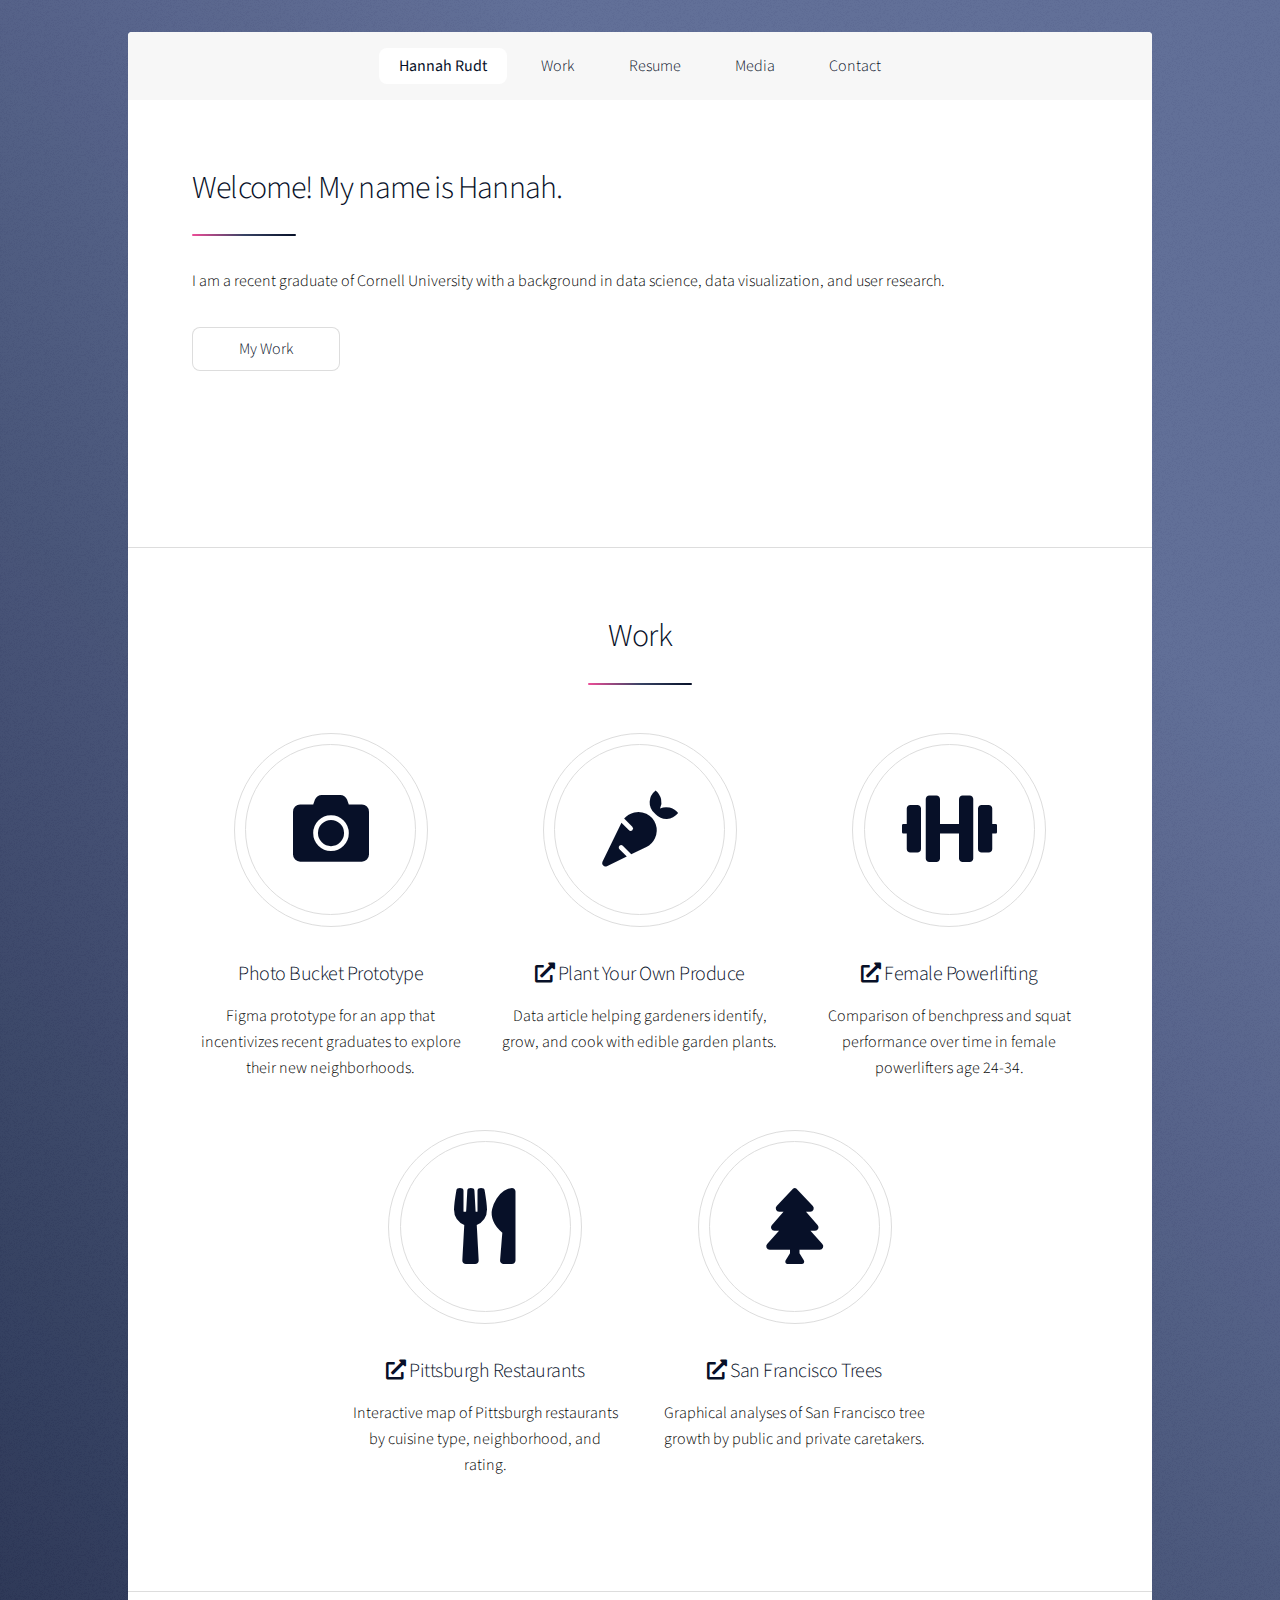
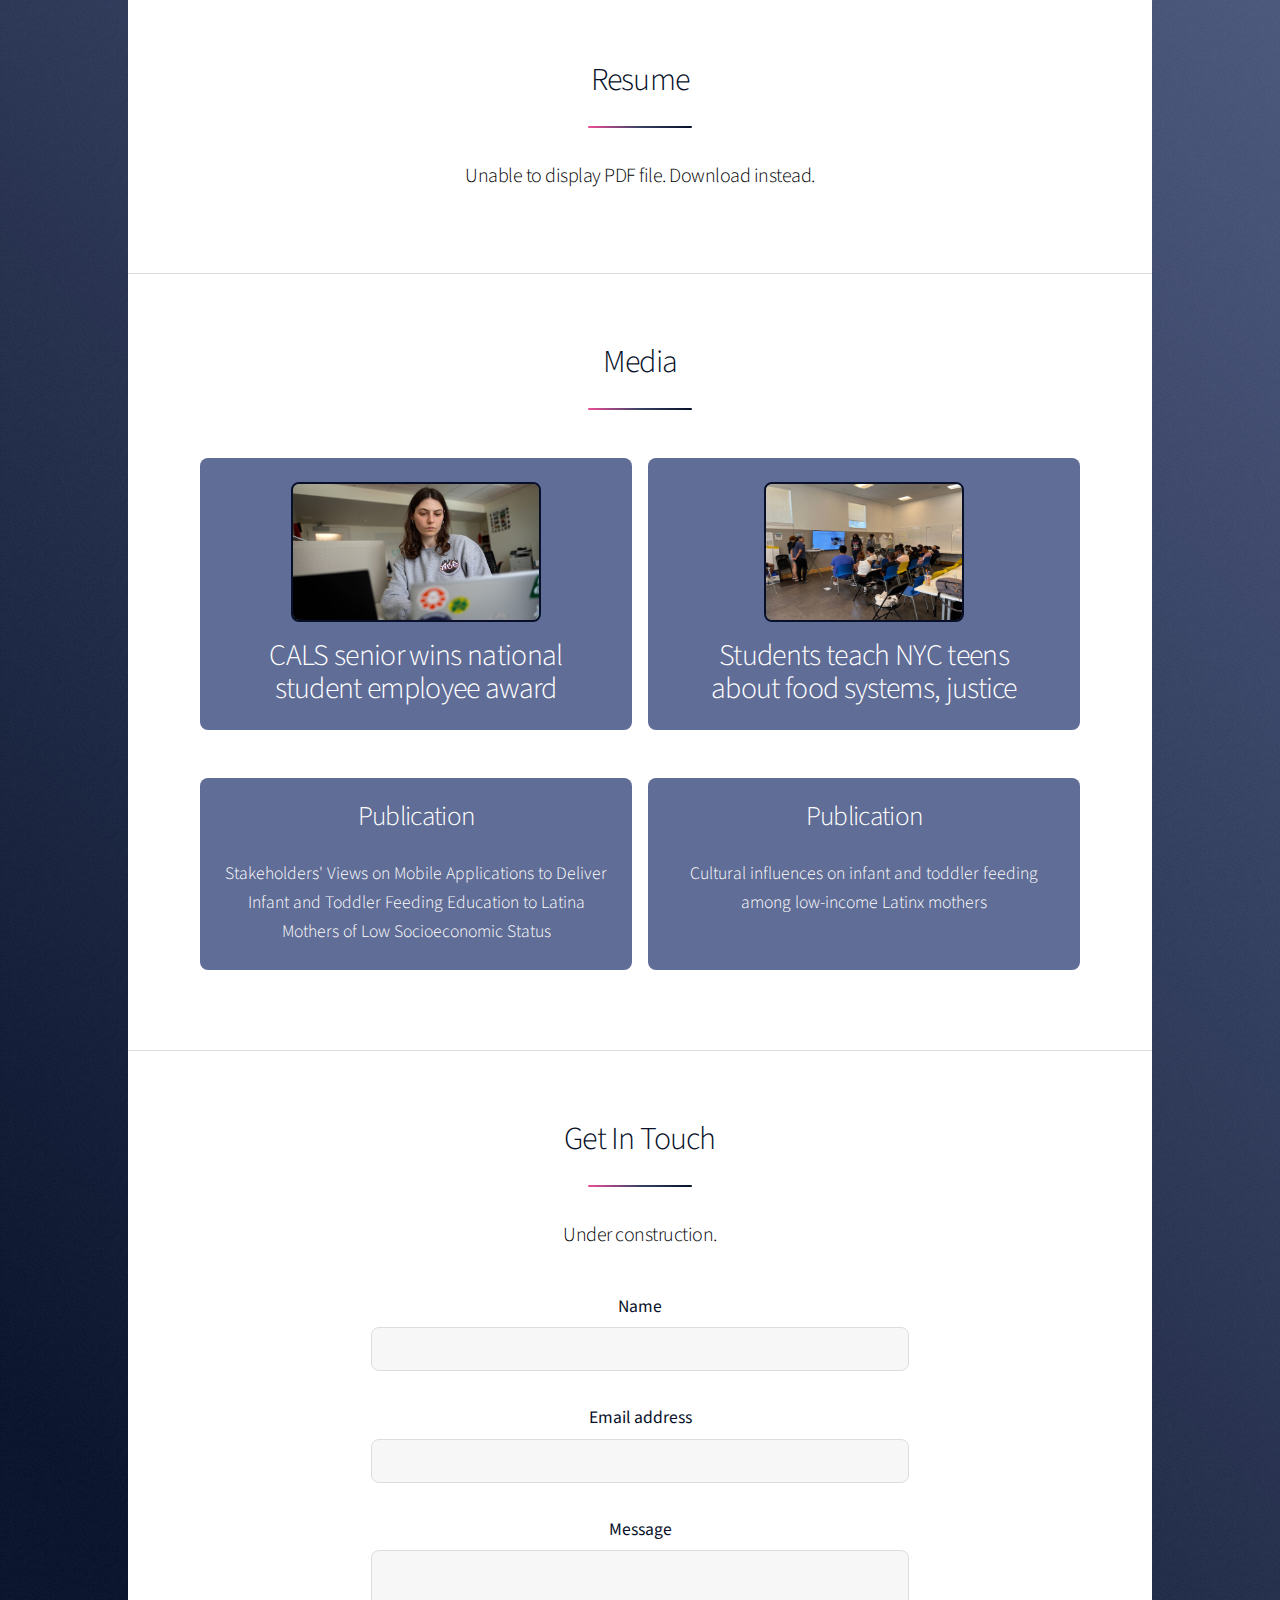
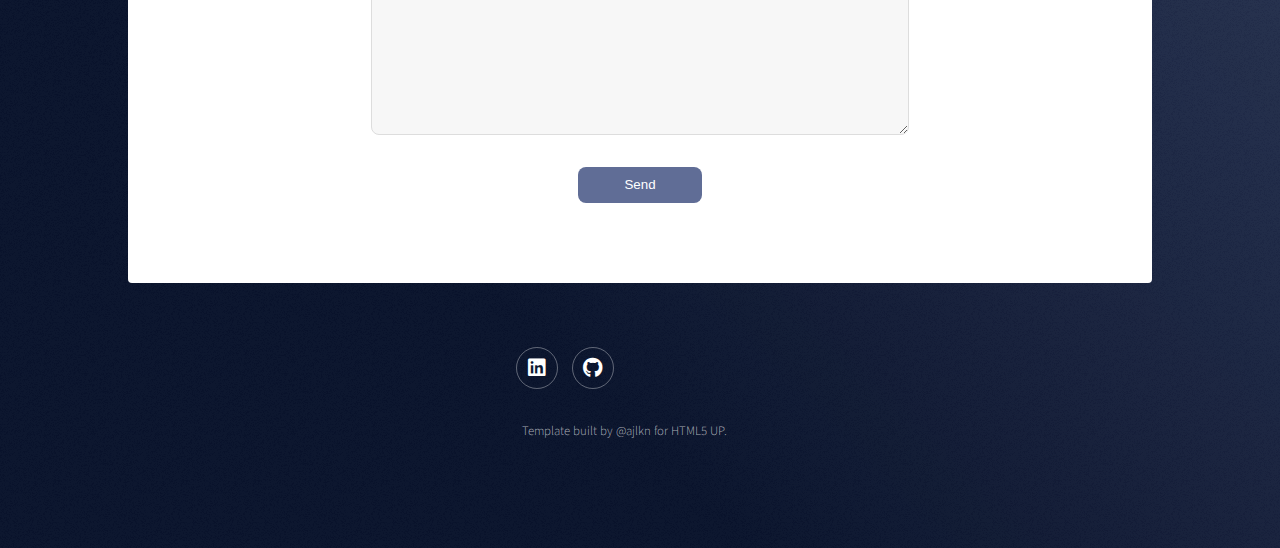
==== commit e3098112: "photo bucket done, formatting trees" ====
--- a/index.html
+++ b/index.html
@@ -101,7 +101,7 @@
 								
 								<footer class="major">
 									<ul class="actions special">
-										<li><a href="generic.html" class="button">Learn More</a></li>
+										<!-- <li><a href="generic.html" class="button">Learn More</a></li> -->
 									</ul>
 								</footer>
 							</section>
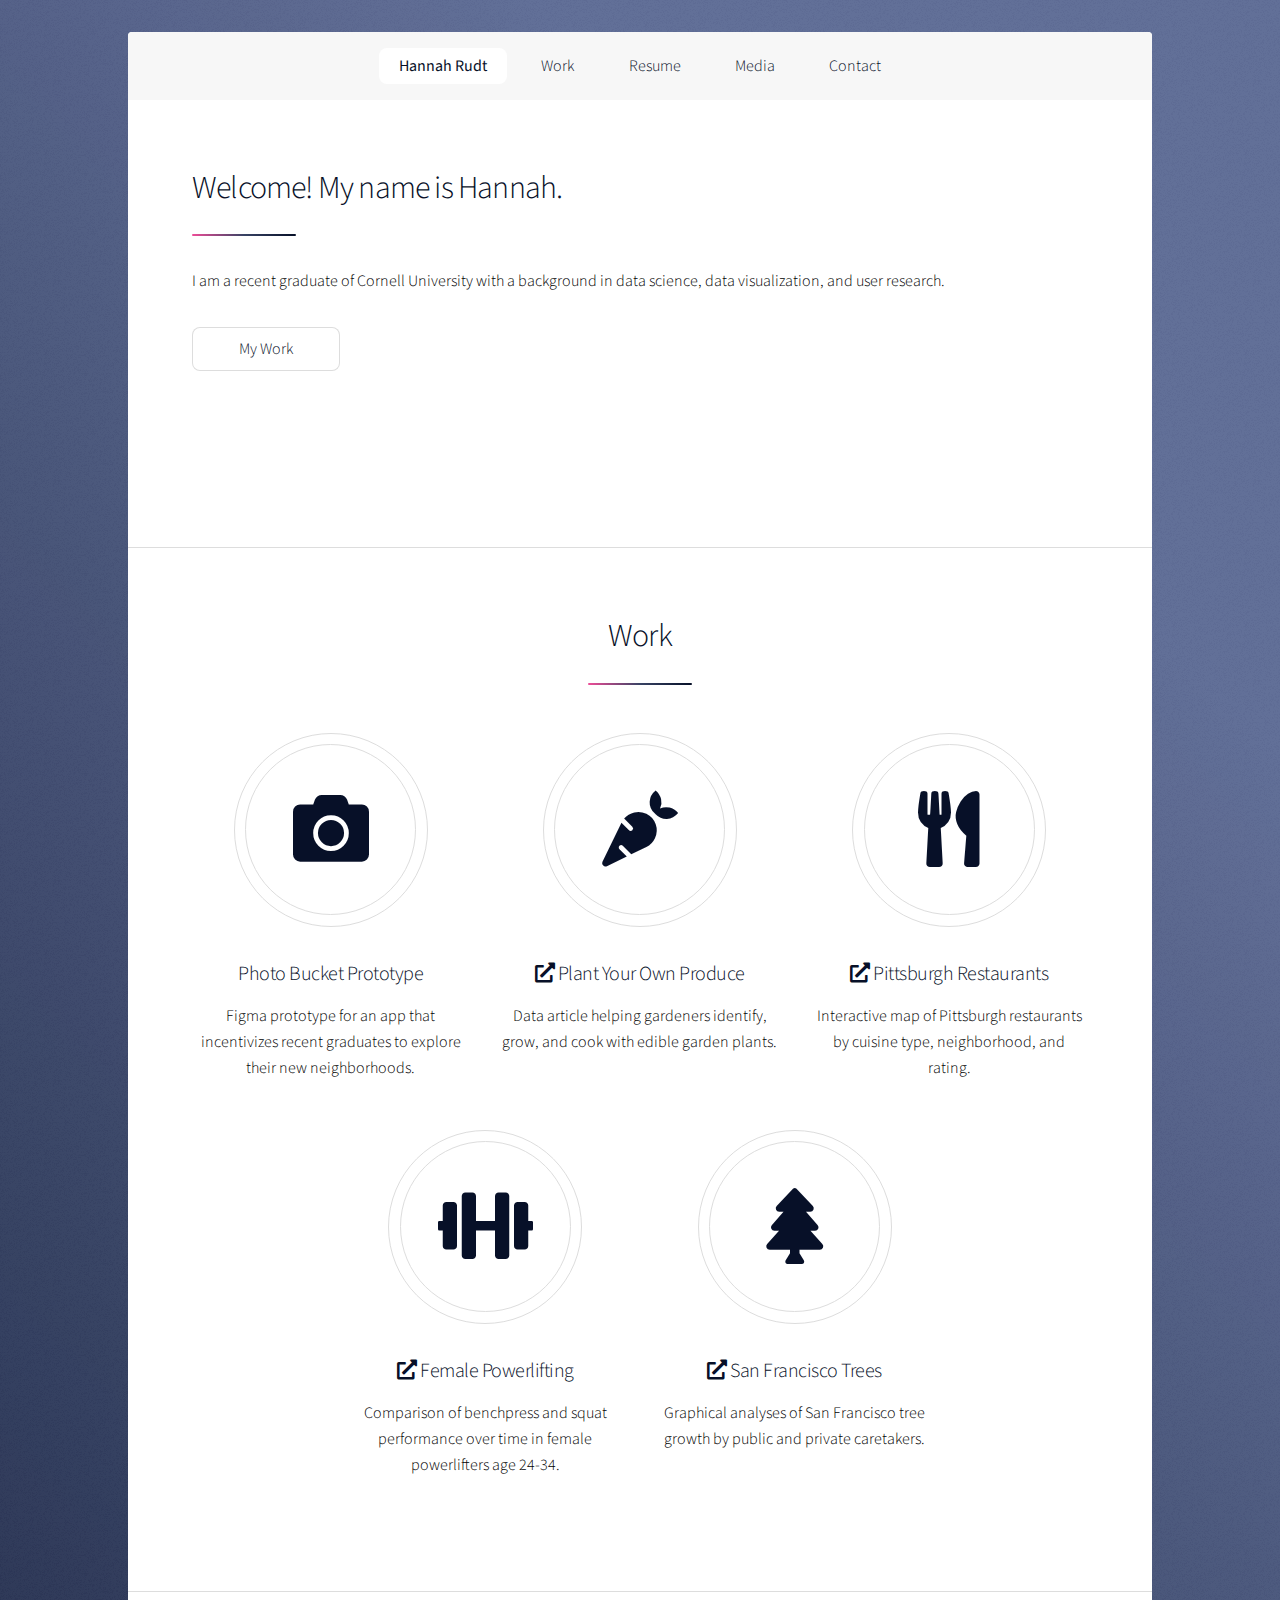
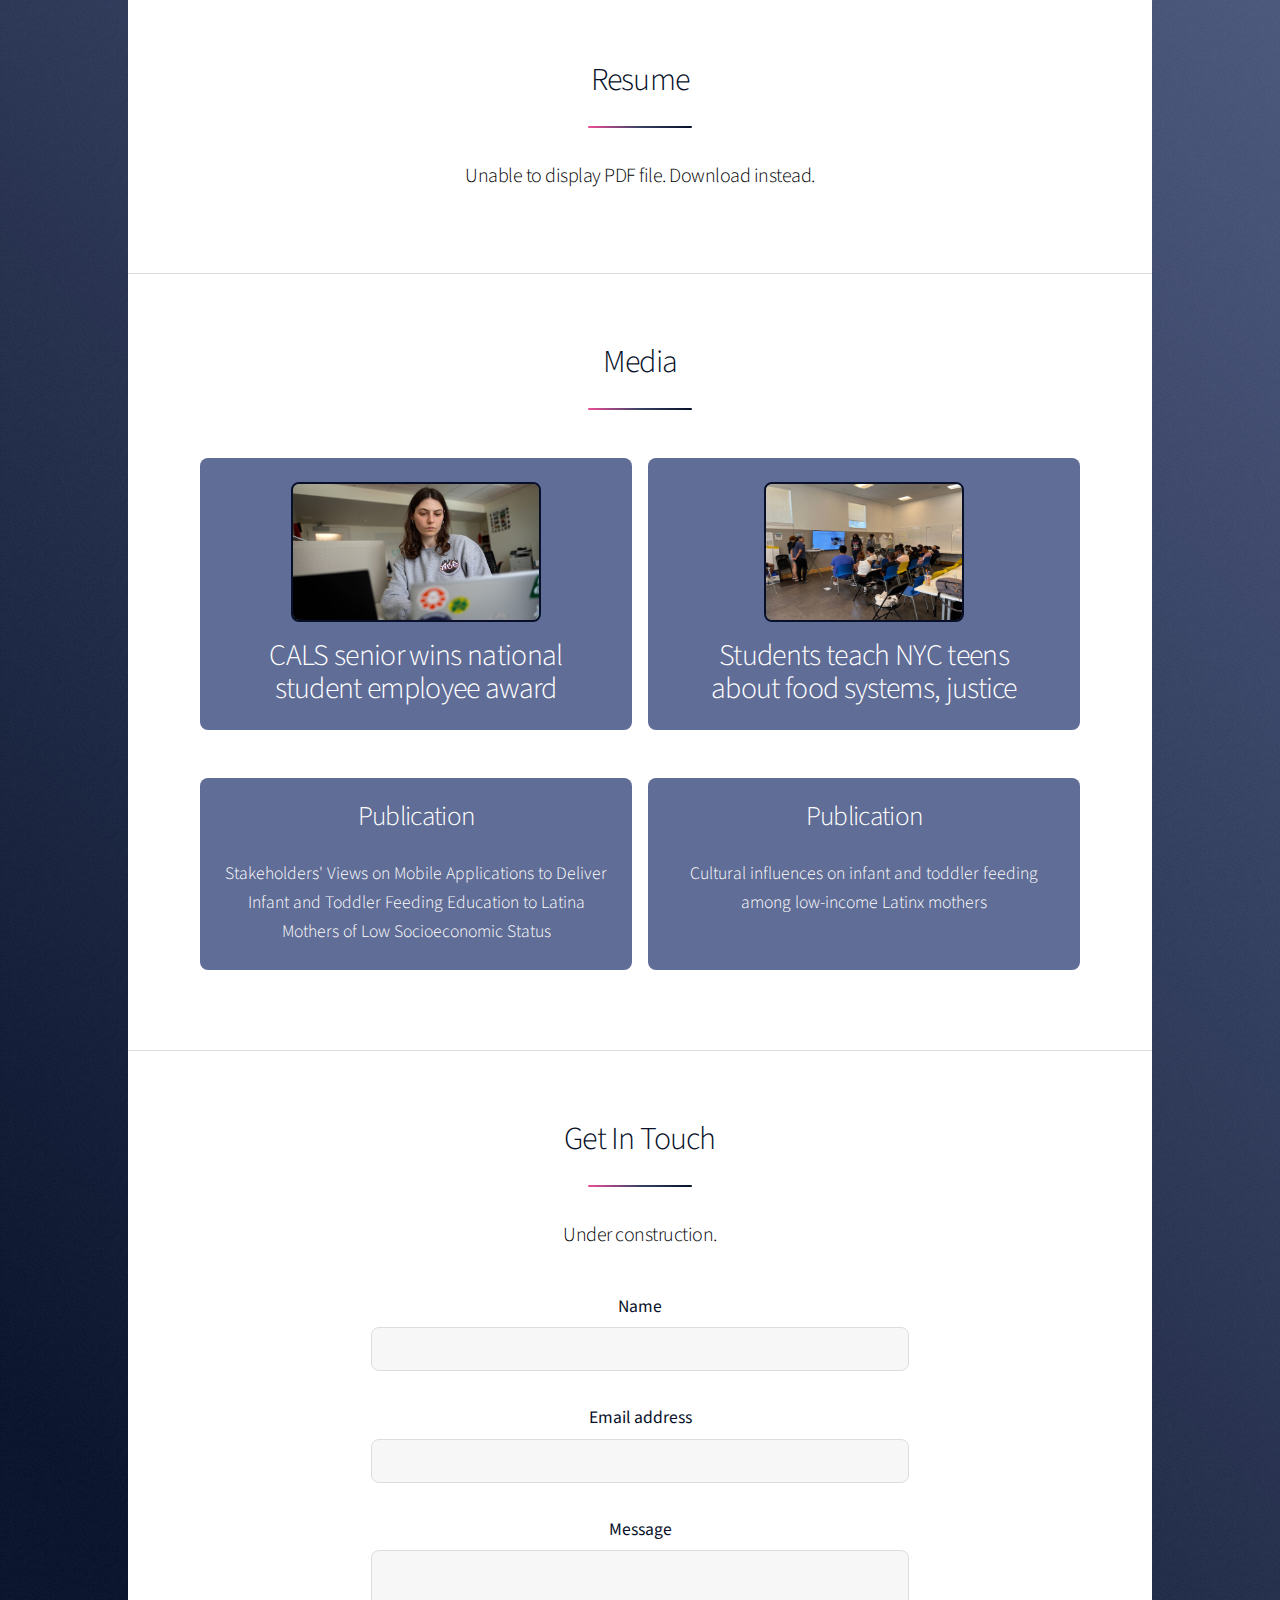
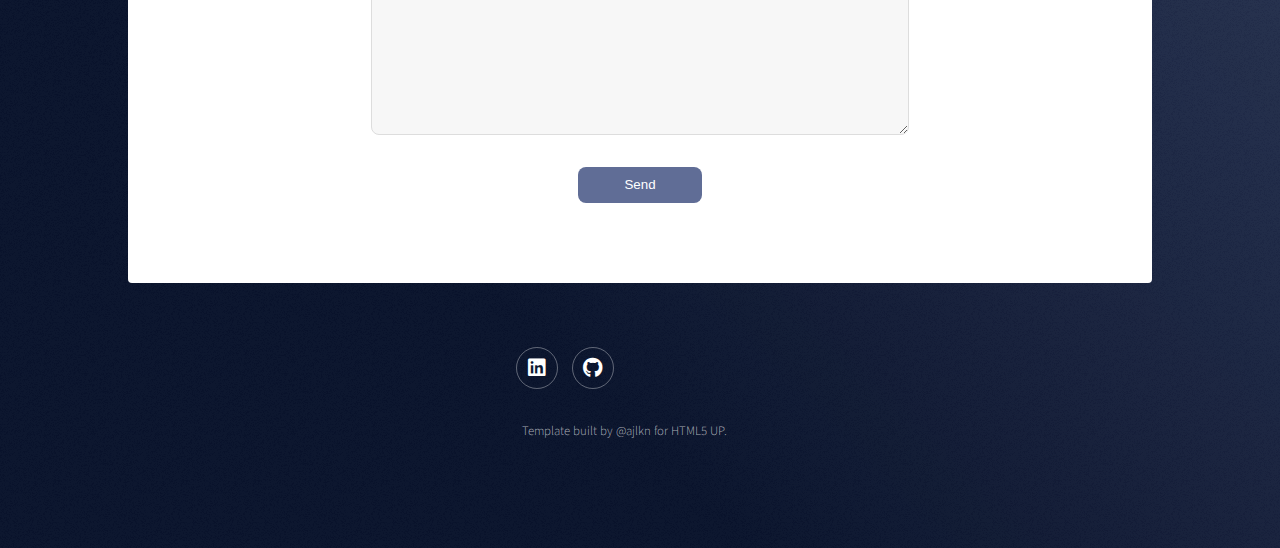
==== commit 3e21e0bc: "adding design process" ====
--- a/index.html
+++ b/index.html
@@ -67,7 +67,6 @@
 								<ul class="features">
 									<li>
 										<a href="photobucket.html" class="icon solid major style1 fa-camera"></span> </a> <br>
-										<!-- <a href="photobucket.html" target="_blank" class="icon solid style1 fa-external-link-alt"><h3>Photo Bucket Prototype</h3></a> -->
 										<h3><a href="photobucket.html"> Photo Bucket Prototype</a></h3>
 										<p>Figma prototype for an app that incentivizes recent graduates to explore their new neighborhoods.</p>
 									</li>
@@ -79,15 +78,15 @@
 									</li>
 
 									<li>
+										<a href="pittsburgh.html" class="icon solid major style1 fa-utensils" target="_blank"></span> </a> <br>
+										<h3><a href="pittsburgh.html" target="_blank" class="icon solid style1 fa-external-link-alt"> Pittsburgh Restaurants</a></h3>
+										<p>Interactive map of Pittsburgh restaurants by cuisine type, neighborhood, and rating.</p>
+									</li>
+
+									<li>
 										<a href="powerlifting.html" class="icon solid major style1 fa-dumbbell" target="_blank"></span> </a> <br>
 										<h3><a href="powerlifting.html" target="_blank" class="icon solid style1 fa-external-link-alt"> Female Powerlifting</a></h3>
 										<p>Comparison of benchpress and squat performance over time in female powerlifters age 24-34.</p>
-									</li>
-									
-									<li>
-										<a href="pittsburgh.html" class="icon solid major style1 fa-utensils" target="_blank"></span> </a> <br>
-										<h3><a href="pittsburgh.html" target="_blank" class="icon solid style1 fa-external-link-alt"> Pittsburgh Restaurants</a></h3>
-										<p>Interactive map of Pittsburgh restaurants by cuisine type, neighborhood, and rating.</p>
 									</li>
 
 									<li>
